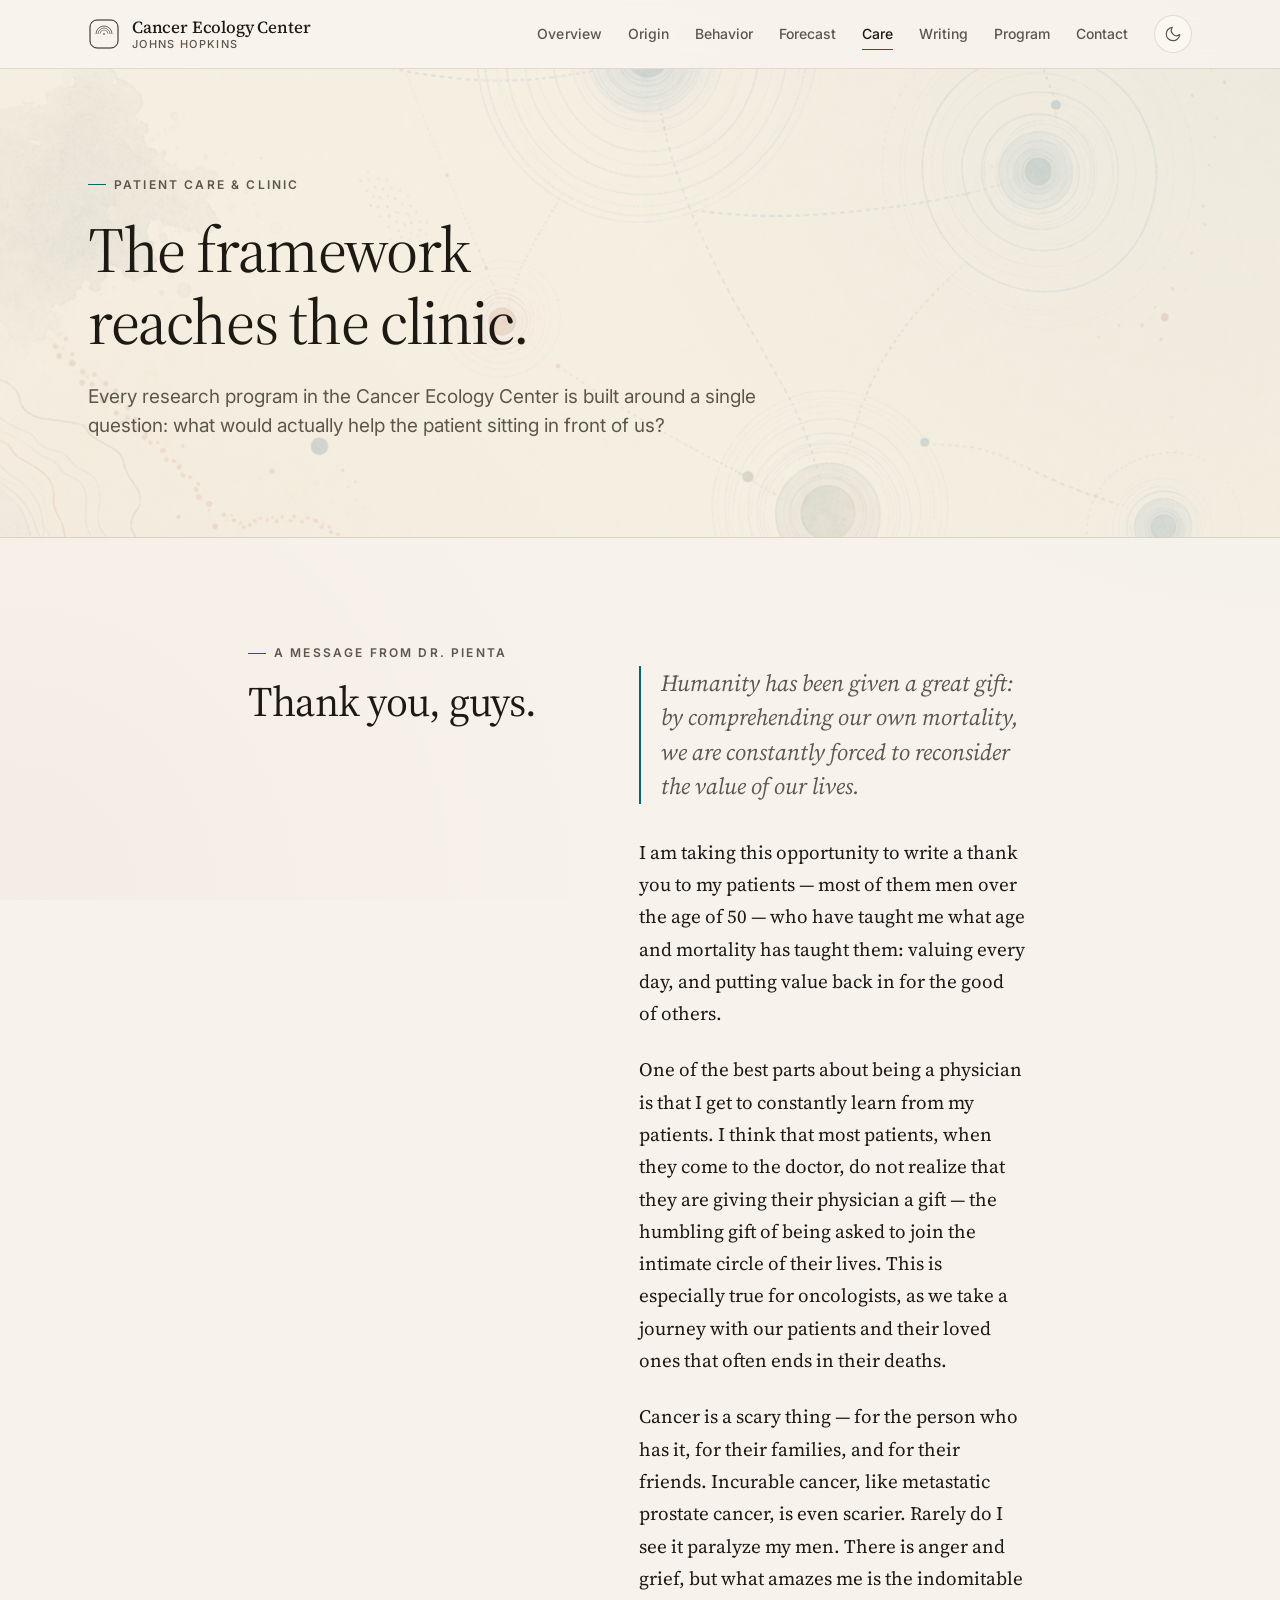
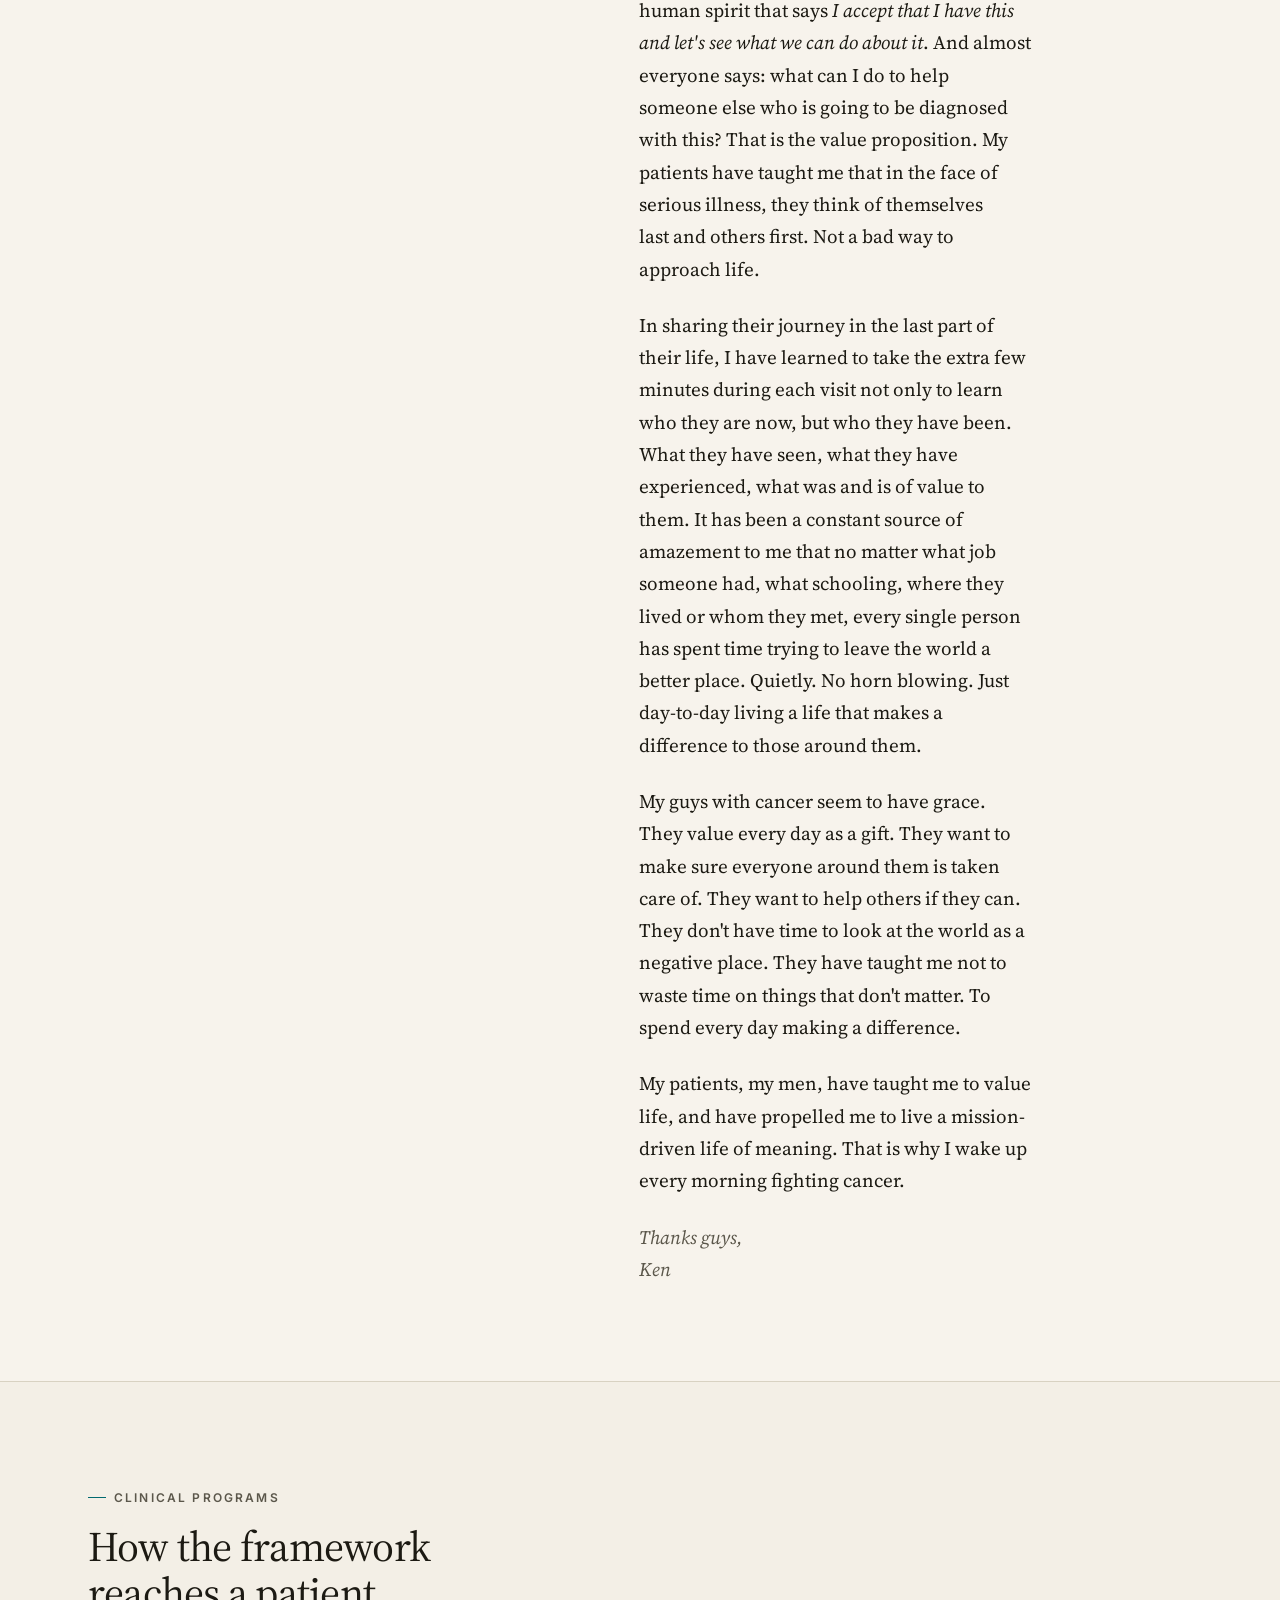
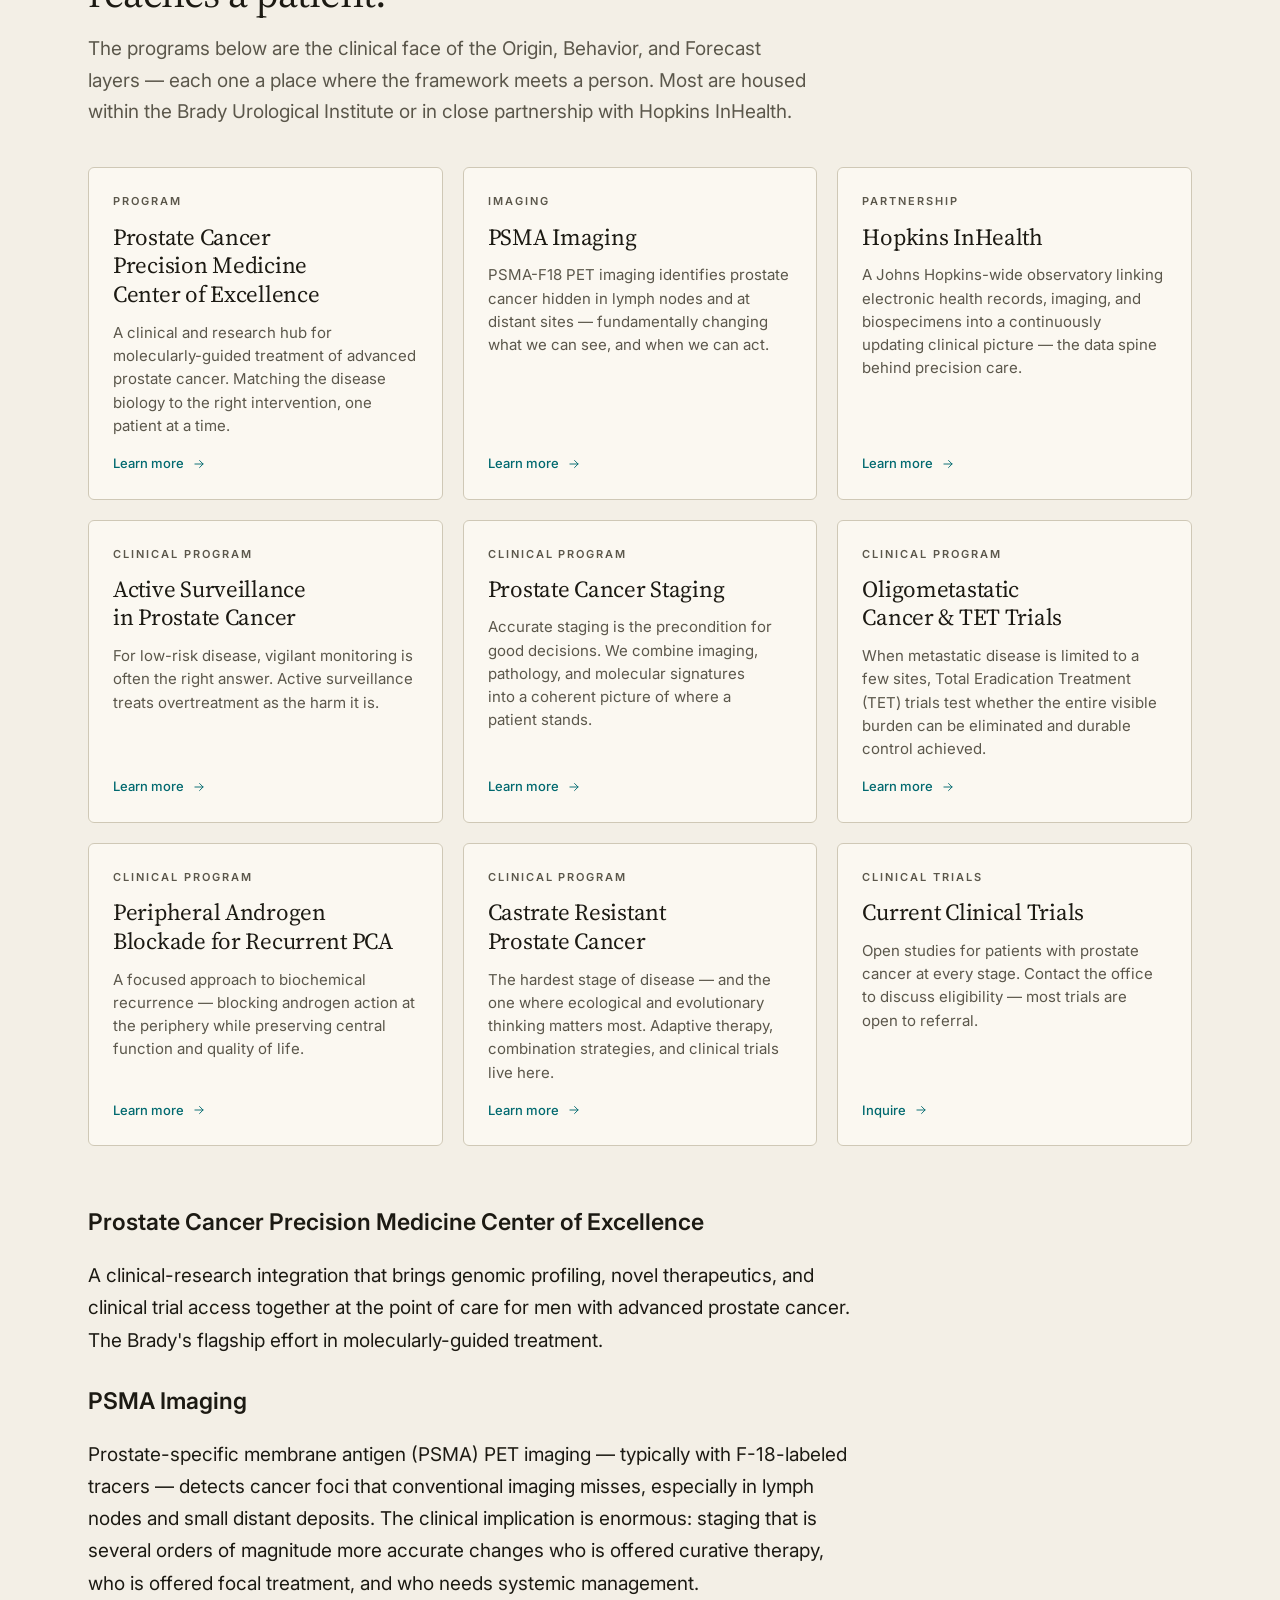
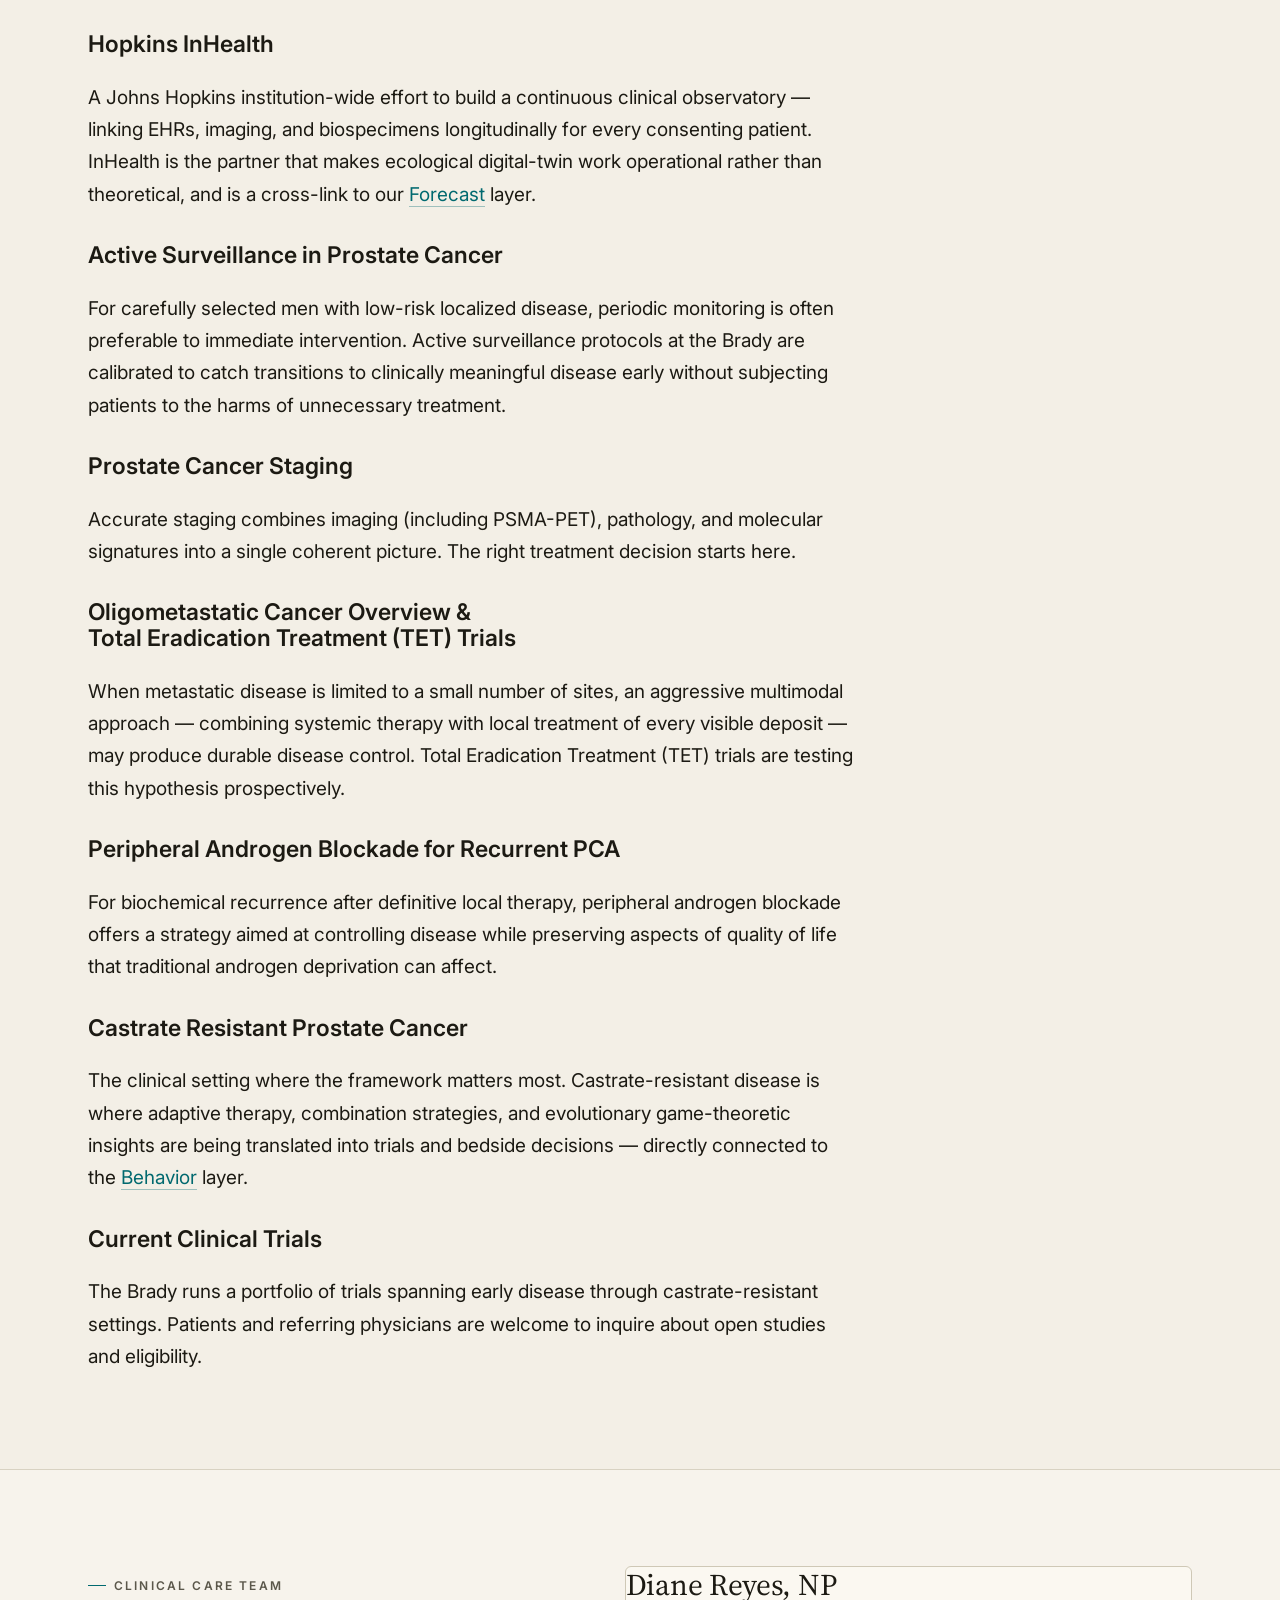
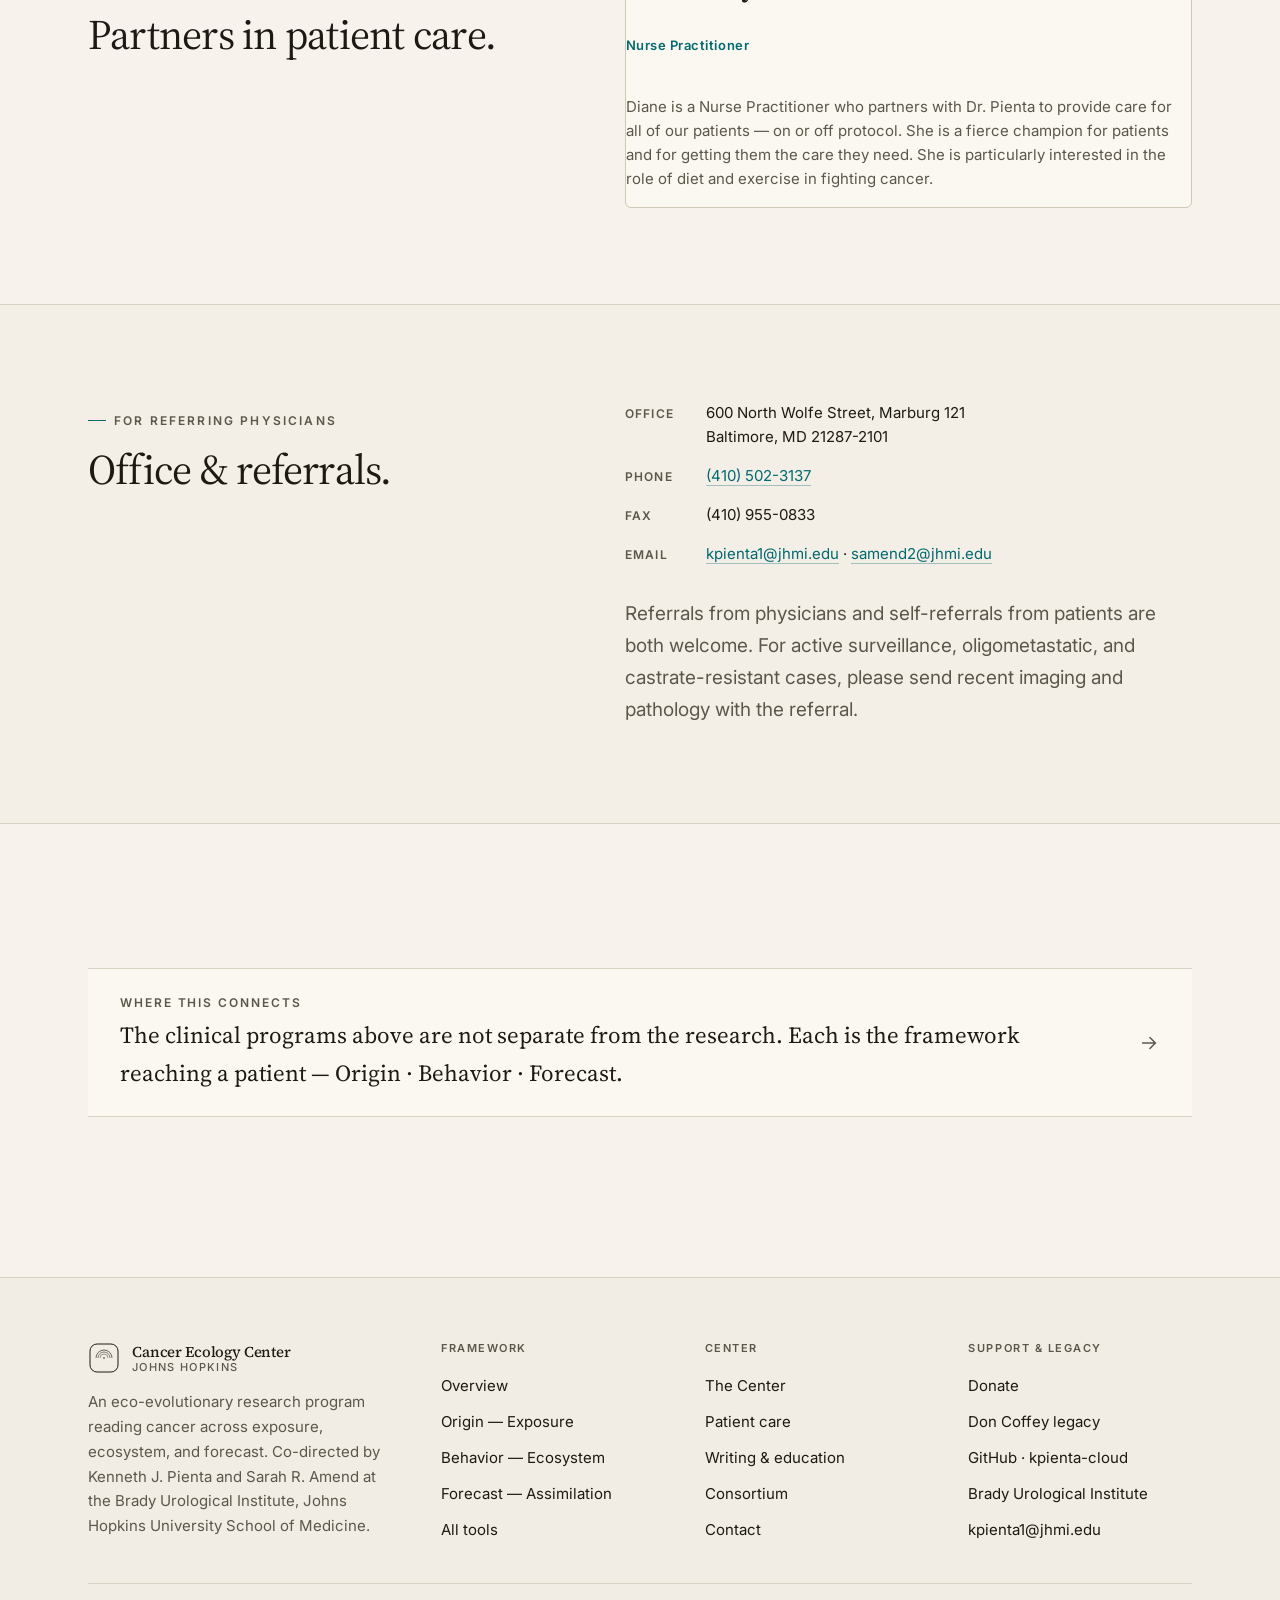
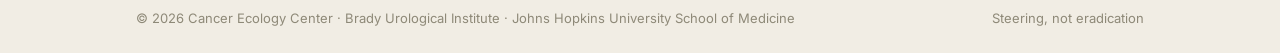
==== care.html @ 0bbca2c3 "Initial commit: Cancer Ecology Center v3.2 Eco-evolutionary framework portal for the Cancer Ecology " ====
<!doctype html>
<html lang="en">
<head>
  <meta charset="utf-8" />
  <meta name="viewport" content="width=device-width, initial-scale=1" />
  <title>Patient Care &amp; Clinic · Cancer Ecology Center</title>
  <meta name="description" content="The framework reaches the clinic. A message from Dr. Pienta, the Brady's clinical programs in prostate cancer, our care team, and how to refer a patient." />
  <link rel="icon" type="image/svg+xml" href="assets/images/favicon.svg" />
  <link rel="preconnect" href="https://fonts.googleapis.com" />
  <link rel="preconnect" href="https://fonts.gstatic.com" crossorigin />
  <link rel="stylesheet" href="https://fonts.googleapis.com/css2?family=Source+Serif+4:ital,opsz,wght@0,8..60,300..700;1,8..60,300..700&family=Inter:wght@400;500;600&family=JetBrains+Mono:wght@400;500&display=swap" />
  <link rel="stylesheet" href="assets/css/tokens.css" />
  <link rel="stylesheet" href="assets/css/base.css" />
  <link rel="stylesheet" href="assets/css/site.css" />
  
</head>
<body>
  <header class="site-header">
    <div class="site-header__inner">
      <a href="index.html" class="site-brand" aria-label="Cancer Ecology Center — home">
        <svg class="site-brand__mark" viewBox="0 0 64 64" fill="none" aria-hidden="true">
          <rect x="4" y="4" width="56" height="56" rx="14" stroke="currentColor" stroke-width="2" />
          <path d="M16 32 a16 16 0 0 1 32 0" stroke="currentColor" stroke-width="1.5" fill="none" opacity="0.85"/>
          <path d="M20 32 a12 12 0 0 1 24 0" stroke="currentColor" stroke-width="1.5" fill="none" opacity="0.7"/>
          <path d="M24 32 a8 8 0 0 1 16 0" stroke="currentColor" stroke-width="1.5" fill="none" opacity="0.55"/>
          <circle cx="32" cy="32" r="1.6" fill="currentColor" />
        </svg>
        <span><span class="site-brand__title">Cancer Ecology Center</span><span class="site-brand__sub">Johns Hopkins</span></span>
      </a>
      <nav class="site-nav" aria-label="Primary">
        <a href="overview.html">Overview</a>
        <a href="origin.html">Origin</a>
        <a href="behavior.html">Behavior</a>
        <a href="forecast.html">Forecast</a>
        <a href="care.html" aria-current="page">Care</a>
        <a href="writing.html">Writing</a>
        <a href="program.html">Program</a>
        <a href="contact.html">Contact</a>
        <button class="theme-toggle" data-theme-toggle type="button" aria-label="Toggle theme"></button>
      </nav>
      <button class="mobile-toggle" data-mobile-toggle type="button" aria-label="Open menu"><svg viewBox="0 0 24 24" fill="none" stroke="currentColor" stroke-width="1.8" stroke-linecap="round"><path d="M3 6h18M3 12h18M3 18h18"/></svg></button>
    </div>
  </header>

  <main>
    <section class="page-hero">
      <div class="page-hero__visual" aria-hidden="true">
        <img src="assets/images/hero_care.png" alt="" style="width:100%; height:100%; object-fit:cover; object-position:center right; opacity:0.45;" />
      </div>
      <div class="container">
        <p class="page-hero__eyebrow">Patient care &amp; clinic</p>
        <h1>The framework reaches the clinic.</h1>
        <p class="page-hero__sub">Every research program in the Cancer Ecology Center is built around a single question: what would actually help the patient sitting in front of us?</p>
      </div>
    </section>

    <!-- A message from Dr. Pienta -->
    <section>
      <div class="container container--default">
        <div class="two-col reveal">
          <div class="two-col__heading">
            <p class="section-eyebrow">A message from Dr. Pienta</p>
            <h2 class="section-title">Thank you, guys.</h2>
          </div>
          <div class="letter">
            <blockquote>Humanity has been given a great gift: by comprehending our own mortality, we are constantly forced to reconsider the value of our lives.</blockquote>
            <p>I am taking this opportunity to write a thank you to my patients — most of them men over the age of 50 — who have taught me what age and mortality has taught them: valuing every day, and putting value back in for the good of others.</p>
            <p>One of the best parts about being a physician is that I get to constantly learn from my patients. I think that most patients, when they come to the doctor, do not realize that they are giving their physician a gift — the humbling gift of being asked to join the intimate circle of their lives. This is especially true for oncologists, as we take a journey with our patients and their loved ones that often ends in their deaths.</p>
            <p>Cancer is a scary thing — for the person who has it, for their families, and for their friends. Incurable cancer, like metastatic prostate cancer, is even scarier. Rarely do I see it paralyze my men. There is anger and grief, but what amazes me is the indomitable human spirit that says <em>I accept that I have this and let's see what we can do about it</em>. And almost everyone says: what can I do to help someone else who is going to be diagnosed with this? That is the value proposition. My patients have taught me that in the face of serious illness, they think of themselves last and others first. Not a bad way to approach life.</p>
            <p>In sharing their journey in the last part of their life, I have learned to take the extra few minutes during each visit not only to learn who they are now, but who they have been. What they have seen, what they have experienced, what was and is of value to them. It has been a constant source of amazement to me that no matter what job someone had, what schooling, where they lived or whom they met, every single person has spent time trying to leave the world a better place. Quietly. No horn blowing. Just day-to-day living a life that makes a difference to those around them.</p>
            <p>My guys with cancer seem to have grace. They value every day as a gift. They want to make sure everyone around them is taken care of. They want to help others if they can. They don't have time to look at the world as a negative place. They have taught me not to waste time on things that don't matter. To spend every day making a difference.</p>
            <p>My patients, my men, have taught me to value life, and have propelled me to live a mission-driven life of meaning. That is why I wake up every morning fighting cancer.</p>
            <p class="letter__signoff">Thanks guys,<br />Ken</p>
          </div>
        </div>
      </div>
    </section>

    <!-- Clinical Programs -->
    <section style="background: color-mix(in oklab, var(--color-surface-offset) 50%, transparent); border-top: 1px solid var(--color-divider); border-bottom: 1px solid var(--color-divider);">
      <div class="container">
        <div class="framework__intro reveal" style="margin-bottom: var(--space-10);">
          <div>
            <p class="section-eyebrow">Clinical programs</p>
            <h2 class="section-title">How the framework reaches a patient.</h2>
          </div>
          <p class="section-lede">The programs below are the clinical face of the Origin, Behavior, and Forecast layers — each one a place where the framework meets a person. Most are housed within the Brady Urological Institute or in close partnership with Hopkins InHealth.</p>
        </div>

        <div class="feature-grid feature-grid--3 reveal">
          <a class="feature-card" href="#precision-medicine">
            <span class="feature-card__eyebrow">Program</span>
            <h3 class="feature-card__name">Prostate Cancer Precision Medicine Center of Excellence</h3>
            <p class="feature-card__desc">A clinical and research hub for molecularly-guided treatment of advanced prostate cancer. Matching the disease biology to the right intervention, one patient at a time.</p>
            <span class="feature-card__cta">Learn more
              <svg width="14" height="14" viewBox="0 0 24 24" fill="none" stroke="currentColor" stroke-width="1.6" stroke-linecap="round"><path d="M5 12h14M13 6l6 6-6 6"/></svg>
            </span>
          </a>
          <a class="feature-card" href="#psma-imaging">
            <span class="feature-card__eyebrow">Imaging</span>
            <h3 class="feature-card__name">PSMA Imaging</h3>
            <p class="feature-card__desc">PSMA-F18 PET imaging identifies prostate cancer hidden in lymph nodes and at distant sites — fundamentally changing what we can see, and when we can act.</p>
            <span class="feature-card__cta">Learn more
              <svg width="14" height="14" viewBox="0 0 24 24" fill="none" stroke="currentColor" stroke-width="1.6" stroke-linecap="round"><path d="M5 12h14M13 6l6 6-6 6"/></svg>
            </span>
          </a>
          <a class="feature-card" href="#inhealth">
            <span class="feature-card__eyebrow">Partnership</span>
            <h3 class="feature-card__name">Hopkins InHealth</h3>
            <p class="feature-card__desc">A Johns Hopkins-wide observatory linking electronic health records, imaging, and biospecimens into a continuously updating clinical picture — the data spine behind precision care.</p>
            <span class="feature-card__cta">Learn more
              <svg width="14" height="14" viewBox="0 0 24 24" fill="none" stroke="currentColor" stroke-width="1.6" stroke-linecap="round"><path d="M5 12h14M13 6l6 6-6 6"/></svg>
            </span>
          </a>
          <a class="feature-card" href="#active-surveillance">
            <span class="feature-card__eyebrow">Clinical program</span>
            <h3 class="feature-card__name">Active Surveillance in Prostate Cancer</h3>
            <p class="feature-card__desc">For low-risk disease, vigilant monitoring is often the right answer. Active surveillance treats overtreatment as the harm it is.</p>
            <span class="feature-card__cta">Learn more
              <svg width="14" height="14" viewBox="0 0 24 24" fill="none" stroke="currentColor" stroke-width="1.6" stroke-linecap="round"><path d="M5 12h14M13 6l6 6-6 6"/></svg>
            </span>
          </a>
          <a class="feature-card" href="#staging">
            <span class="feature-card__eyebrow">Clinical program</span>
            <h3 class="feature-card__name">Prostate Cancer Staging</h3>
            <p class="feature-card__desc">Accurate staging is the precondition for good decisions. We combine imaging, pathology, and molecular signatures into a coherent picture of where a patient stands.</p>
            <span class="feature-card__cta">Learn more
              <svg width="14" height="14" viewBox="0 0 24 24" fill="none" stroke="currentColor" stroke-width="1.6" stroke-linecap="round"><path d="M5 12h14M13 6l6 6-6 6"/></svg>
            </span>
          </a>
          <a class="feature-card" href="#oligometastatic">
            <span class="feature-card__eyebrow">Clinical program</span>
            <h3 class="feature-card__name">Oligometastatic Cancer &amp; TET Trials</h3>
            <p class="feature-card__desc">When metastatic disease is limited to a few sites, Total Eradication Treatment (TET) trials test whether the entire visible burden can be eliminated and durable control achieved.</p>
            <span class="feature-card__cta">Learn more
              <svg width="14" height="14" viewBox="0 0 24 24" fill="none" stroke="currentColor" stroke-width="1.6" stroke-linecap="round"><path d="M5 12h14M13 6l6 6-6 6"/></svg>
            </span>
          </a>
          <a class="feature-card" href="#peripheral-androgen">
            <span class="feature-card__eyebrow">Clinical program</span>
            <h3 class="feature-card__name">Peripheral Androgen Blockade for Recurrent PCA</h3>
            <p class="feature-card__desc">A focused approach to biochemical recurrence — blocking androgen action at the periphery while preserving central function and quality of life.</p>
            <span class="feature-card__cta">Learn more
              <svg width="14" height="14" viewBox="0 0 24 24" fill="none" stroke="currentColor" stroke-width="1.6" stroke-linecap="round"><path d="M5 12h14M13 6l6 6-6 6"/></svg>
            </span>
          </a>
          <a class="feature-card" href="#castrate-resistant">
            <span class="feature-card__eyebrow">Clinical program</span>
            <h3 class="feature-card__name">Castrate Resistant Prostate Cancer</h3>
            <p class="feature-card__desc">The hardest stage of disease — and the one where ecological and evolutionary thinking matters most. Adaptive therapy, combination strategies, and clinical trials live here.</p>
            <span class="feature-card__cta">Learn more
              <svg width="14" height="14" viewBox="0 0 24 24" fill="none" stroke="currentColor" stroke-width="1.6" stroke-linecap="round"><path d="M5 12h14M13 6l6 6-6 6"/></svg>
            </span>
          </a>
          <a class="feature-card" href="#trials">
            <span class="feature-card__eyebrow">Clinical trials</span>
            <h3 class="feature-card__name">Current Clinical Trials</h3>
            <p class="feature-card__desc">Open studies for patients with prostate cancer at every stage. Contact the office to discuss eligibility — most trials are open to referral.</p>
            <span class="feature-card__cta">Inquire
              <svg width="14" height="14" viewBox="0 0 24 24" fill="none" stroke="currentColor" stroke-width="1.6" stroke-linecap="round"><path d="M5 12h14M13 6l6 6-6 6"/></svg>
            </span>
          </a>
        </div>

        <!-- Anchored summaries -->
        <div class="prose reveal" style="margin-top: var(--space-16); max-width: 64ch;">
          <h3 id="precision-medicine">Prostate Cancer Precision Medicine Center of Excellence</h3>
          <p>A clinical-research integration that brings genomic profiling, novel therapeutics, and clinical trial access together at the point of care for men with advanced prostate cancer. The Brady's flagship effort in molecularly-guided treatment.</p>

          <h3 id="psma-imaging">PSMA Imaging</h3>
          <p>Prostate-specific membrane antigen (PSMA) PET imaging — typically with F-18-labeled tracers — detects cancer foci that conventional imaging misses, especially in lymph nodes and small distant deposits. The clinical implication is enormous: staging that is several orders of magnitude more accurate changes who is offered curative therapy, who is offered focal treatment, and who needs systemic management.</p>

          <h3 id="inhealth">Hopkins InHealth</h3>
          <p>A Johns Hopkins institution-wide effort to build a continuous clinical observatory — linking EHRs, imaging, and biospecimens longitudinally for every consenting patient. InHealth is the partner that makes ecological digital-twin work operational rather than theoretical, and is a cross-link to our <a href="forecast.html">Forecast</a> layer.</p>

          <h3 id="active-surveillance">Active Surveillance in Prostate Cancer</h3>
          <p>For carefully selected men with low-risk localized disease, periodic monitoring is often preferable to immediate intervention. Active surveillance protocols at the Brady are calibrated to catch transitions to clinically meaningful disease early without subjecting patients to the harms of unnecessary treatment.</p>

          <h3 id="staging">Prostate Cancer Staging</h3>
          <p>Accurate staging combines imaging (including PSMA-PET), pathology, and molecular signatures into a single coherent picture. The right treatment decision starts here.</p>

          <h3 id="oligometastatic">Oligometastatic Cancer Overview &amp; Total Eradication Treatment (TET) Trials</h3>
          <p>When metastatic disease is limited to a small number of sites, an aggressive multimodal approach — combining systemic therapy with local treatment of every visible deposit — may produce durable disease control. Total Eradication Treatment (TET) trials are testing this hypothesis prospectively.</p>

          <h3 id="peripheral-androgen">Peripheral Androgen Blockade for Recurrent PCA</h3>
          <p>For biochemical recurrence after definitive local therapy, peripheral androgen blockade offers a strategy aimed at controlling disease while preserving aspects of quality of life that traditional androgen deprivation can affect.</p>

          <h3 id="castrate-resistant">Castrate Resistant Prostate Cancer</h3>
          <p>The clinical setting where the framework matters most. Castrate-resistant disease is where adaptive therapy, combination strategies, and evolutionary game-theoretic insights are being translated into trials and bedside decisions — directly connected to the <a href="behavior.html">Behavior</a> layer.</p>

          <h3 id="trials">Current Clinical Trials</h3>
          <p>The Brady runs a portfolio of trials spanning early disease through castrate-resistant settings. Patients and referring physicians are welcome to inquire about open studies and eligibility.</p>
        </div>
      </div>
    </section>

    <!-- Clinical Care Team -->
    <section>
      <div class="container">
        <div class="two-col reveal">
          <div class="two-col__heading">
            <p class="section-eyebrow">Clinical care team</p>
            <h2 class="section-title">Partners in patient care.</h2>
          </div>
          <div class="people-grid" style="grid-template-columns: 1fr; max-width: 36rem;">
            <div class="person-card">
              <h3 class="person-card__name">Diane Reyes, NP</h3>
              <p class="person-card__role">Nurse Practitioner</p>
              <p class="person-card__bio">Diane is a Nurse Practitioner who partners with Dr. Pienta to provide care for all of our patients — on or off protocol. She is a fierce champion for patients and for getting them the care they need. She is particularly interested in the role of diet and exercise in fighting cancer.</p>
            </div>
          </div>
        </div>
      </div>
    </section>

    <!-- For Referring Physicians -->
    <section style="background: color-mix(in oklab, var(--color-surface-offset) 50%, transparent); border-top: 1px solid var(--color-divider); border-bottom: 1px solid var(--color-divider);">
      <div class="container">
        <div class="two-col reveal">
          <div class="two-col__heading">
            <p class="section-eyebrow">For referring physicians</p>
            <h2 class="section-title">Office &amp; referrals.</h2>
          </div>
          <div>
            <dl class="def-list">
              <dt>Office</dt>
              <dd>
                600 North Wolfe Street, Marburg 121<br />
                Baltimore, MD 21287-2101
              </dd>
              <dt>Phone</dt>
              <dd><a href="tel:+14105023137">(410) 502-3137</a></dd>
              <dt>Fax</dt>
              <dd>(410) 955-0833</dd>
              <dt>Email</dt>
              <dd><a href="mailto:kpienta1@jhmi.edu">kpienta1@jhmi.edu</a> · <a href="mailto:samend2@jhmi.edu">samend2@jhmi.edu</a></dd>
            </dl>
            <p class="prose" style="margin-top: var(--space-8); max-width: 56ch; color: var(--color-text-muted);">
              Referrals from physicians and self-referrals from patients are both welcome. For active surveillance, oligometastatic, and castrate-resistant cases, please send recent imaging and pathology with the referral.
            </p>
          </div>
        </div>
      </div>
    </section>

    <!-- Where this connects -->
    <section>
      <div class="container">
        <a class="cross-link" href="origin.html">
          <div>
            <p class="cross-link__label">Where this connects</p>
            <span class="cross-link__title">The clinical programs above are not separate from the research. Each is the framework reaching a patient — Origin · Behavior · Forecast.</span>
          </div>
          <svg viewBox="0 0 24 24" fill="none" stroke="currentColor" stroke-width="1.6" stroke-linecap="round"><path d="M5 12h14M13 6l6 6-6 6"/></svg>
        </a>
      </div>
    </section>

  </main>

  <footer class="site-footer">
    <div class="container">
      <div class="site-footer__inner">
        <div class="site-footer__brand">
          <a href="index.html" class="site-brand">
            <svg class="site-brand__mark" viewBox="0 0 64 64" fill="none" aria-hidden="true">
              <rect x="4" y="4" width="56" height="56" rx="14" stroke="currentColor" stroke-width="2" />
              <path d="M16 32 a16 16 0 0 1 32 0" stroke="currentColor" stroke-width="1.5" fill="none" opacity="0.85"/>
              <path d="M20 32 a12 12 0 0 1 24 0" stroke="currentColor" stroke-width="1.5" fill="none" opacity="0.7"/>
              <path d="M24 32 a8 8 0 0 1 16 0" stroke="currentColor" stroke-width="1.5" fill="none" opacity="0.55"/>
              <circle cx="32" cy="32" r="1.6" fill="currentColor" />
            </svg>
            <span><span class="site-brand__title">Cancer Ecology Center</span><span class="site-brand__sub">Johns Hopkins</span></span>
          </a>
          <p>An eco-evolutionary research program reading cancer across exposure, ecosystem, and forecast. Co-directed by Kenneth J. Pienta and Sarah R. Amend at the Brady Urological Institute, Johns Hopkins University School of Medicine.</p>
        </div>

        <div>
          <h4>Framework</h4>
          <ul>
            <li><a href="overview.html">Overview</a></li>
            <li><a href="origin.html">Origin — Exposure</a></li>
            <li><a href="behavior.html">Behavior — Ecosystem</a></li>
            <li><a href="forecast.html">Forecast — Assimilation</a></li>
            <li><a href="tools.html">All tools</a></li>
          </ul>
        </div>

        <div>
          <h4>Center</h4>
          <ul>
            <li><a href="program.html">The Center</a></li>
            <li><a href="care.html">Patient care</a></li>
            <li><a href="writing.html">Writing &amp; education</a></li>
            <li><a href="program.html#consortium">Consortium</a></li>
            <li><a href="contact.html">Contact</a></li>
          </ul>
        </div>

        <div>
          <h4>Support &amp; Legacy</h4>
          <ul>
            <li><a href="donate.html">Donate</a></li>
            <li><a href="legacy.html">Don Coffey legacy</a></li>
            <li><a href="https://github.com/kpienta-cloud" rel="external noopener">GitHub · kpienta-cloud</a></li>
            <li><a href="https://urology.jhu.edu/" rel="external noopener">Brady Urological Institute</a></li>
            <li><a href="mailto:kpienta1@jhmi.edu">kpienta1@jhmi.edu</a></li>
          </ul>
        </div>
      </div>

      <div class="site-footer__legal container">
        <span>© 2026 Cancer Ecology Center · Brady Urological Institute · Johns Hopkins University School of Medicine</span>
        <span>Steering, not eradication</span>
      </div>
    </div>
  </footer>

  
  <script src="assets/js/site.js"></script>
</body>
</html>
---- assets/css/tokens.css ----
/* Cancer Ecology Center — design tokens
   Editorial-scientific: warm cream + warm-teal accent.
   Three earth-tone hues for layer signaling (terra, sage, slate). */

:root,
[data-theme='light'] {
  /* Surfaces — warm cream paper */
  --color-bg: #f7f3ec;
  --color-surface: #fbf8f1;
  --color-surface-2: #fdfbf5;
  --color-surface-offset: #f0ebe1;
  --color-surface-offset-2: #ebe5d8;
  --color-surface-dynamic: #e3ddce;
  --color-divider: #d8d2c2;
  --color-border: #cfc8b6;

  /* Text — warm near-black */
  --color-text: #1c1a13;
  --color-text-muted: #5b574b;
  --color-text-faint: #8e8978;
  --color-text-inverse: #fbf8f1;

  /* Primary — warm teal (per brief, used sparingly) */
  --color-primary: #01696f;
  --color-primary-hover: #034b50;
  --color-primary-active: #02363a;
  --color-primary-highlight: #cfe0dc;

  /* Layer hues (muted earth tones) */
  --color-origin: #a04a26;        /* terra / rust */
  --color-origin-soft: #ead7c8;
  --color-behavior: #6c7a3e;      /* sage / olive */
  --color-behavior-soft: #dee0c2;
  --color-forecast: #46556a;      /* slate */
  --color-forecast-soft: #d3d8df;

  /* Radii */
  --radius-sm: 0.25rem;
  --radius-md: 0.375rem;
  --radius-lg: 0.625rem;
  --radius-xl: 1rem;
  --radius-full: 9999px;

  /* Transitions */
  --transition-interactive: 240ms cubic-bezier(0.16, 1, 0.3, 1);

  /* Shadows — restrained */
  --shadow-sm: 0 1px 2px oklch(0.2 0.01 80 / 0.05);
  --shadow-md: 0 6px 18px oklch(0.2 0.01 80 / 0.06);
  --shadow-lg: 0 18px 40px oklch(0.2 0.01 80 / 0.08);

  /* Widths */
  --content-narrow: 640px;
  --content-default: 880px;
  --content-mid: 1024px;
  --content-wide: 1200px;
  --content-full: 100%;

  /* Fonts */
  --font-display: 'Source Serif 4', 'Source Serif Pro', Georgia, 'Times New Roman', serif;
  --font-body: 'Inter', 'Helvetica Neue', Arial, sans-serif;
  --font-mono: 'JetBrains Mono', 'IBM Plex Mono', ui-monospace, monospace;

  /* Type scale (fluid) */
  --text-xs: clamp(0.75rem, 0.7rem + 0.2vw, 0.8125rem);
  --text-sm: clamp(0.875rem, 0.84rem + 0.2vw, 0.9375rem);
  --text-base: clamp(1rem, 0.97rem + 0.15vw, 1.0625rem);
  --text-md: clamp(1.0625rem, 1rem + 0.4vw, 1.1875rem);
  --text-lg: clamp(1.1875rem, 1.1rem + 0.6vw, 1.4375rem);
  --text-xl: clamp(1.5rem, 1.3rem + 0.8vw, 1.875rem);
  --text-2xl: clamp(1.875rem, 1.5rem + 1.4vw, 2.625rem);
  --text-3xl: clamp(2.5rem, 1.8rem + 2.8vw, 4rem);
  --text-hero: clamp(2.75rem, 1.6rem + 4.5vw, 5.25rem);

  /* Spacing */
  --space-1: 0.25rem;
  --space-2: 0.5rem;
  --space-3: 0.75rem;
  --space-4: 1rem;
  --space-5: 1.25rem;
  --space-6: 1.5rem;
  --space-8: 2rem;
  --space-10: 2.5rem;
  --space-12: 3rem;
  --space-16: 4rem;
  --space-20: 5rem;
  --space-24: 6rem;
  --space-32: 8rem;
}

/* DARK MODE — deep warm charcoal, NOT pure black */
[data-theme='dark'] {
  --color-bg: #161412;
  --color-surface: #1c1916;
  --color-surface-2: #211e1a;
  --color-surface-offset: #24201c;
  --color-surface-offset-2: #2a2620;
  --color-surface-dynamic: #322d26;
  --color-divider: #2e2a23;
  --color-border: #3b362e;
  --color-text: #ebe5d6;
  --color-text-muted: #9a9384;
  --color-text-faint: #6a6457;
  --color-text-inverse: #1c1916;

  --color-primary: #6db5bb;
  --color-primary-hover: #95d0d5;
  --color-primary-active: #b1dee2;
  --color-primary-highlight: #213a3c;

  --color-origin: #d28a64;
  --color-origin-soft: #3b2c22;
  --color-behavior: #b3bd76;
  --color-behavior-soft: #2f3324;
  --color-forecast: #a5b4cb;
  --color-forecast-soft: #262d39;

  --shadow-sm: 0 1px 2px rgba(0,0,0,0.4);
  --shadow-md: 0 6px 18px rgba(0,0,0,0.5);
  --shadow-lg: 0 18px 40px rgba(0,0,0,0.6);
}

@media (prefers-color-scheme: dark) {
  :root:not([data-theme='light']) {
    --color-bg: #161412;
    --color-surface: #1c1916;
    --color-surface-2: #211e1a;
    --color-surface-offset: #24201c;
    --color-surface-offset-2: #2a2620;
    --color-surface-dynamic: #322d26;
    --color-divider: #2e2a23;
    --color-border: #3b362e;
    --color-text: #ebe5d6;
    --color-text-muted: #9a9384;
    --color-text-faint: #6a6457;
    --color-text-inverse: #1c1916;
    --color-primary: #6db5bb;
    --color-primary-hover: #95d0d5;
    --color-primary-active: #b1dee2;
    --color-primary-highlight: #213a3c;
    --color-origin: #d28a64;
    --color-origin-soft: #3b2c22;
    --color-behavior: #b3bd76;
    --color-behavior-soft: #2f3324;
    --color-forecast: #a5b4cb;
    --color-forecast-soft: #262d39;
  }
}
---- assets/css/base.css ----
/* Base reset + global elements */
*, *::before, *::after { box-sizing: border-box; margin: 0; padding: 0; }

html {
  -moz-text-size-adjust: none;
  -webkit-text-size-adjust: none;
  text-size-adjust: none;
  -webkit-font-smoothing: antialiased;
  -moz-osx-font-smoothing: grayscale;
  text-rendering: optimizeLegibility;
  scroll-behavior: smooth;
  hanging-punctuation: first last;
  scroll-padding-top: 5rem;
}

body {
  min-height: 100dvh;
  line-height: 1.65;
  font-family: var(--font-body);
  font-size: var(--text-base);
  font-weight: 400;
  color: var(--color-text);
  background-color: var(--color-bg);
  background-image:
    radial-gradient(circle at 100% 0%, color-mix(in oklab, var(--color-primary) 4%, transparent), transparent 45%),
    radial-gradient(circle at 0% 100%, color-mix(in oklab, var(--color-origin) 4%, transparent), transparent 45%);
  background-attachment: fixed;
}

img, picture, video, canvas, svg { display: block; max-width: 100%; height: auto; }
ul[role='list'], ol[role='list'] { list-style: none; }
input, button, textarea, select { font: inherit; color: inherit; }

h1, h2, h3, h4, h5, h6 {
  font-family: var(--font-display);
  font-weight: 400;
  letter-spacing: -0.012em;
  line-height: 1.12;
  text-wrap: balance;
  color: var(--color-text);
}

h1 { font-size: var(--text-hero); letter-spacing: -0.022em; }
h2 { font-size: var(--text-2xl); letter-spacing: -0.018em; }
h3 { font-size: var(--text-xl); }
h4 { font-size: var(--text-lg); }
h5 { font-size: var(--text-md); font-weight: 500; }

p, li, figcaption { text-wrap: pretty; max-width: 70ch; }

a {
  color: var(--color-primary);
  text-decoration: none;
  border-bottom: 1px solid color-mix(in oklab, var(--color-primary) 35%, transparent);
  transition: color var(--transition-interactive), border-color var(--transition-interactive);
}
a:hover { color: var(--color-primary-hover); border-bottom-color: var(--color-primary-hover); }

::selection {
  background: color-mix(in oklab, var(--color-primary) 30%, transparent);
  color: var(--color-text);
}

:focus-visible {
  outline: 2px solid var(--color-primary);
  outline-offset: 3px;
  border-radius: var(--radius-sm);
}

@media (prefers-reduced-motion: reduce) {
  *, *::before, *::after {
    animation-duration: 0.01ms !important;
    animation-iteration-count: 1 !important;
    transition-duration: 0.01ms !important;
    scroll-behavior: auto !important;
  }
}

button { cursor: pointer; background: none; border: none; }
table { border-collapse: collapse; width: 100%; }

a, button, [role='button'], [role='link'] {
  transition:
    color var(--transition-interactive),
    background var(--transition-interactive),
    border-color var(--transition-interactive),
    box-shadow var(--transition-interactive),
    transform var(--transition-interactive);
}

.sr-only {
  position: absolute;
  width: 1px; height: 1px;
  padding: 0; margin: -1px;
  overflow: hidden; clip: rect(0,0,0,0);
  white-space: nowrap; border-width: 0;
}

::-webkit-scrollbar { width: 10px; height: 10px; }
::-webkit-scrollbar-track { background: var(--color-surface); }
::-webkit-scrollbar-thumb { background: var(--color-border); border-radius: var(--radius-full); }
::-webkit-scrollbar-thumb:hover { background: var(--color-text-faint); }
---- assets/css/site.css ----
/* === Site-wide layout & components === */

.container {
  width: 100%;
  max-width: var(--content-wide);
  margin-inline: auto;
  padding-inline: clamp(1.25rem, 4vw, 3rem);
}

.container--narrow { max-width: var(--content-narrow); }
.container--default { max-width: var(--content-default); }
.container--mid { max-width: var(--content-mid); }

section { padding-block: clamp(var(--space-12), 8vw, var(--space-24)); }
section.section--lg { padding-block: clamp(var(--space-16), 10vw, var(--space-32)); }
section.section--sm { padding-block: clamp(var(--space-10), 6vw, var(--space-16)); }

/* === Header === */
.site-header {
  position: sticky;
  top: 0;
  z-index: 50;
  background: color-mix(in oklab, var(--color-bg) 88%, transparent);
  backdrop-filter: saturate(150%) blur(14px);
  -webkit-backdrop-filter: saturate(150%) blur(14px);
  border-bottom: 1px solid color-mix(in oklab, var(--color-border) 60%, transparent);
}
.site-header__inner {
  display: flex;
  align-items: center;
  justify-content: space-between;
  gap: var(--space-6);
  height: 4.25rem;
  max-width: var(--content-wide);
  margin-inline: auto;
  padding-inline: clamp(1.25rem, 4vw, 3rem);
}
.site-brand {
  display: inline-flex;
  align-items: center;
  gap: var(--space-3);
  color: var(--color-text);
  border-bottom: 0;
  font-family: var(--font-display);
  font-size: 1.0625rem;
  letter-spacing: -0.01em;
  line-height: 1.1;
}
.site-brand:hover { color: var(--color-text); }
.site-brand__mark { width: 32px; height: 32px; color: var(--color-text); flex-shrink: 0; }
.site-brand__title { font-weight: 500; }
.site-brand__sub {
  display: block;
  font-family: var(--font-body);
  font-size: 0.6875rem;
  letter-spacing: 0.12em;
  text-transform: uppercase;
  color: var(--color-text-muted);
  margin-top: 1px;
  font-weight: 500;
}

.site-nav {
  display: flex;
  align-items: center;
  gap: clamp(0.875rem, 2vw, 1.75rem);
}
.site-nav a {
  font-size: 0.875rem;
  color: var(--color-text-muted);
  border-bottom: 0;
  font-weight: 500;
  letter-spacing: 0.005em;
  position: relative;
  padding-block: 2px;
}
.site-nav a:hover { color: var(--color-text); }
.site-nav a[aria-current='page'] {
  color: var(--color-text);
}
.site-nav a[aria-current='page']::after {
  content: '';
  position: absolute;
  left: 0; right: 0; bottom: -2px;
  height: 1px;
  background: var(--color-primary);
}

.theme-toggle {
  width: 38px; height: 38px;
  display: inline-grid; place-items: center;
  color: var(--color-text-muted);
  border-radius: var(--radius-full);
  border: 1px solid color-mix(in oklab, var(--color-border) 60%, transparent);
  background: var(--color-surface);
}
.theme-toggle:hover { color: var(--color-text); border-color: var(--color-border); }

/* Mobile nav */
.mobile-toggle {
  display: none;
  width: 38px; height: 38px;
  align-items: center; justify-content: center;
  color: var(--color-text);
}
.mobile-toggle svg { width: 22px; height: 22px; }

@media (max-width: 880px) {
  .site-nav { display: none; }
  .mobile-toggle { display: inline-flex; }
  .site-nav.is-open {
    display: flex;
    flex-direction: column;
    position: absolute;
    top: 100%; left: 0; right: 0;
    background: var(--color-surface);
    border-bottom: 1px solid var(--color-border);
    padding: var(--space-4) clamp(1.25rem, 4vw, 3rem);
    gap: var(--space-4);
    align-items: flex-start;
  }
  .site-nav.is-open a { font-size: 1rem; }
}

/* === Footer === */
.site-footer {
  margin-top: var(--space-16);
  border-top: 1px solid var(--color-divider);
  background: color-mix(in oklab, var(--color-surface-offset) 70%, transparent);
}
.site-footer__inner {
  display: grid;
  grid-template-columns: 1.4fr 1fr 1fr 1fr;
  gap: var(--space-10);
  padding-block: var(--space-16) var(--space-10);
}
.site-footer h4 {
  font-family: var(--font-body);
  font-size: 0.6875rem;
  font-weight: 600;
  letter-spacing: 0.14em;
  text-transform: uppercase;
  color: var(--color-text-muted);
  margin-bottom: var(--space-4);
}
.site-footer ul { list-style: none; display: grid; gap: var(--space-2); }
.site-footer a {
  font-size: 0.9375rem;
  color: var(--color-text);
  border-bottom: 0;
}
.site-footer a:hover { color: var(--color-primary); }
.site-footer__brand .site-brand { margin-bottom: var(--space-4); }
.site-footer__brand p {
  color: var(--color-text-muted);
  font-size: 0.9375rem;
  max-width: 36ch;
}
.site-footer__legal {
  display: flex;
  justify-content: space-between;
  align-items: center;
  flex-wrap: wrap;
  gap: var(--space-4);
  padding-block: var(--space-6);
  border-top: 1px solid var(--color-divider);
  font-size: 0.8125rem;
  color: var(--color-text-faint);
}
@media (max-width: 880px) {
  .site-footer__inner { grid-template-columns: 1fr 1fr; gap: var(--space-8); }
  .site-footer__brand { grid-column: 1 / -1; }
}
@media (max-width: 520px) {
  .site-footer__inner { grid-template-columns: 1fr; }
}

/* === Page hero (interior pages) === */
.page-hero {
  padding-block: clamp(var(--space-16), 12vw, var(--space-24));
  border-bottom: 1px solid var(--color-divider);
  position: relative;
  overflow: hidden;
}
.page-hero__eyebrow {
  display: inline-flex;
  align-items: center;
  gap: var(--space-2);
  font-family: var(--font-body);
  font-size: 0.75rem;
  font-weight: 600;
  letter-spacing: 0.18em;
  text-transform: uppercase;
  color: var(--color-text-muted);
  margin-bottom: var(--space-5);
}
.page-hero__eyebrow::before {
  content: '';
  width: 18px; height: 1px;
  background: var(--color-primary);
}
.page-hero h1 {
  font-size: var(--text-3xl);
  max-width: 22ch;
}
.page-hero__sub {
  margin-top: var(--space-6);
  font-size: var(--text-md);
  color: var(--color-text-muted);
  max-width: 60ch;
  line-height: 1.55;
}

/* Layer color signaling */
.layer-origin .page-hero__eyebrow::before { background: var(--color-origin); }
.layer-behavior .page-hero__eyebrow::before { background: var(--color-behavior); }
.layer-forecast .page-hero__eyebrow::before { background: var(--color-forecast); }
.layer-origin .page-hero__eyebrow { color: var(--color-origin); }
.layer-behavior .page-hero__eyebrow { color: var(--color-behavior); }
.layer-forecast .page-hero__eyebrow { color: var(--color-forecast); }

.page-hero__visual {
  position: absolute;
  inset: 0;
  pointer-events: none;
  z-index: -1;
  opacity: 0.5;
  mix-blend-mode: multiply;
}
[data-theme='dark'] .page-hero__visual { mix-blend-mode: screen; opacity: 0.4; }

/* === Prose blocks === */
.prose {
  font-size: var(--text-md);
  line-height: 1.7;
  color: var(--color-text);
  max-width: 70ch;
}
.prose > * + * { margin-top: var(--space-6); }
.prose h2 { margin-top: var(--space-12); font-size: var(--text-xl); }
.prose h2:first-child { margin-top: 0; }
.prose h3 { margin-top: var(--space-8); font-size: var(--text-lg); font-family: var(--font-body); font-weight: 600; letter-spacing: 0; }
.prose strong { font-weight: 600; }
.prose em { font-style: italic; }
.prose ul, .prose ol { padding-left: 1.5rem; }
.prose ul li, .prose ol li { margin-block: 0.25rem; }
.prose blockquote {
  border-left: 2px solid var(--color-primary);
  padding-left: var(--space-5);
  font-family: var(--font-display);
  font-size: var(--text-lg);
  color: var(--color-text);
  font-style: italic;
}

/* === Section headers === */
.section-eyebrow {
  font-family: var(--font-body);
  font-size: 0.75rem;
  font-weight: 600;
  letter-spacing: 0.18em;
  text-transform: uppercase;
  color: var(--color-text-muted);
  margin-bottom: var(--space-4);
  display: inline-flex;
  align-items: center;
  gap: var(--space-2);
}
.section-eyebrow::before {
  content: '';
  display: inline-block;
  width: 18px; height: 1px;
  background: var(--color-primary);
}
.section-title { font-size: var(--text-2xl); max-width: 22ch; margin-bottom: var(--space-4); }
.section-lede { color: var(--color-text-muted); font-size: var(--text-md); max-width: 60ch; }

/* === Buttons === */
.btn {
  display: inline-flex;
  align-items: center;
  gap: var(--space-2);
  padding: 0.6875rem 1.125rem;
  font-size: 0.875rem;
  font-weight: 500;
  letter-spacing: 0.005em;
  border-radius: var(--radius-md);
  border: 1px solid transparent;
  border-bottom: 1px solid transparent;
  background: var(--color-text);
  color: var(--color-text-inverse);
  text-decoration: none;
}
.btn:hover { background: var(--color-primary); color: var(--color-text-inverse); border-bottom-color: transparent; }
.btn--ghost {
  background: transparent;
  color: var(--color-text);
  border: 1px solid var(--color-border);
}
.btn--ghost:hover { background: var(--color-surface-offset); color: var(--color-text); border-color: var(--color-text-muted); }
.btn--primary { background: var(--color-primary); color: white; }
.btn--primary:hover { background: var(--color-primary-hover); color: white; }
[data-theme='dark'] .btn--primary { color: var(--color-bg); }
.btn svg { width: 14px; height: 14px; }

/* === Cards === */
.card {
  background: var(--color-surface);
  border: 1px solid var(--color-border);
  border-radius: var(--radius-lg);
  padding: var(--space-6);
  transition: border-color var(--transition-interactive), transform var(--transition-interactive), box-shadow var(--transition-interactive);
}
.card:hover { border-color: var(--color-text-muted); }

/* === Tags / status badges === */
.tag {
  display: inline-flex;
  align-items: center;
  gap: 0.375rem;
  font-size: 0.6875rem;
  font-weight: 600;
  letter-spacing: 0.1em;
  text-transform: uppercase;
  color: var(--color-text-muted);
  padding: 0.25rem 0.625rem;
  border: 1px solid var(--color-border);
  border-radius: var(--radius-full);
  background: var(--color-surface);
}
.tag--dev::before {
  content: '';
  width: 6px; height: 6px;
  background: var(--color-warning, var(--color-origin));
  border-radius: 50%;
  display: inline-block;
}
.tag--origin { color: var(--color-origin); border-color: color-mix(in oklab, var(--color-origin) 30%, var(--color-border)); }
.tag--behavior { color: var(--color-behavior); border-color: color-mix(in oklab, var(--color-behavior) 30%, var(--color-border)); }
.tag--forecast { color: var(--color-forecast); border-color: color-mix(in oklab, var(--color-forecast) 30%, var(--color-border)); }

/* === Scroll-reveal === */
.reveal { opacity: 0; transform: translateY(14px); transition: opacity 700ms cubic-bezier(.16,1,.3,1), transform 700ms cubic-bezier(.16,1,.3,1); }
.reveal.is-visible { opacity: 1; transform: none; }

/* === Two-column section pattern === */
.two-col {
  display: grid;
  grid-template-columns: minmax(0, 1fr) minmax(0, 1.2fr);
  gap: clamp(2rem, 5vw, 5rem);
  align-items: start;
}
.two-col__heading { position: sticky; top: 6rem; }
@media (max-width: 880px) {
  .two-col { grid-template-columns: 1fr; gap: var(--space-8); }
  .two-col__heading { position: static; }
}

/* === Cross-link === */
.cross-link {
  display: flex;
  align-items: center;
  justify-content: space-between;
  gap: var(--space-6);
  padding: var(--space-6) var(--space-8);
  border-top: 1px solid var(--color-divider);
  border-bottom: 1px solid var(--color-divider);
  margin-top: var(--space-12);
  background: var(--color-surface);
}
.cross-link__label {
  font-size: 0.75rem;
  font-weight: 600;
  letter-spacing: 0.16em;
  text-transform: uppercase;
  color: var(--color-text-muted);
}
.cross-link__title {
  font-family: var(--font-display);
  font-size: var(--text-lg);
  color: var(--color-text);
  margin-top: var(--space-1);
  border-bottom: 0;
  display: inline-block;
}
.cross-link__title:hover { color: var(--color-primary); }
.cross-link svg { width: 22px; height: 22px; flex-shrink: 0; color: var(--color-text-muted); }
@media (max-width: 640px) { .cross-link { flex-direction: column; align-items: flex-start; } }

/* === Open questions list === */
.questions-list {
  list-style: none;
  display: grid;
  gap: var(--space-4);
  counter-reset: q;
}
.questions-list li {
  counter-increment: q;
  display: grid;
  grid-template-columns: 2.5rem 1fr;
  gap: var(--space-4);
  padding-block: var(--space-4);
  border-top: 1px solid var(--color-divider);
  font-size: var(--text-md);
  max-width: none;
  color: var(--color-text);
  line-height: 1.55;
}
.questions-list li::before {
  content: counter(q, decimal-leading-zero);
  font-family: var(--font-mono, var(--font-body));
  font-size: 0.75rem;
  color: var(--color-text-muted);
  letter-spacing: 0.08em;
  padding-top: 4px;
}
.questions-list li:last-child { border-bottom: 1px solid var(--color-divider); }

/* === Publications list === */
.pub-list { list-style: none; display: grid; gap: 0; }
.pub-list li {
  padding-block: var(--space-5);
  border-top: 1px solid var(--color-divider);
  display: grid;
  grid-template-columns: 1fr auto;
  gap: var(--space-4);
  align-items: baseline;
  max-width: none;
}
.pub-list li:last-child { border-bottom: 1px solid var(--color-divider); }
.pub-list__title {
  font-family: var(--font-display);
  font-size: var(--text-md);
  color: var(--color-text);
  line-height: 1.4;
  border-bottom: 0;
}
.pub-list__title:hover { color: var(--color-primary); }
.pub-list__meta {
  font-size: 0.8125rem;
  color: var(--color-text-muted);
  margin-top: var(--space-1);
}
.pub-list__year { font-size: 0.75rem; font-weight: 600; letter-spacing: 0.1em; color: var(--color-text-muted); }

@media (max-width: 520px) {
  .pub-list li { grid-template-columns: 1fr; gap: var(--space-1); }
}

/* === Definition / formal block === */
.formal {
  background: var(--color-surface);
  border: 1px solid var(--color-border);
  border-left: 2px solid var(--color-primary);
  padding: var(--space-6) var(--space-8);
  border-radius: var(--radius-md);
  font-family: var(--font-body);
  font-size: 0.9375rem;
  max-width: none;
}
.formal__label {
  display: block;
  font-size: 0.6875rem;
  letter-spacing: 0.16em;
  text-transform: uppercase;
  color: var(--color-text-muted);
  font-weight: 600;
  margin-bottom: var(--space-2);
}
.formal__expr {
  font-family: var(--font-mono);
  font-size: 1rem;
  display: block;
  padding: var(--space-2) 0 var(--space-3);
  color: var(--color-text);
}

/* === Image utilities === */
.editorial-figure {
  margin-block: var(--space-8);
}
.editorial-figure img {
  border-radius: var(--radius-md);
  border: 1px solid var(--color-divider);
  width: 100%;
}
.editorial-figure figcaption {
  font-size: 0.8125rem;
  color: var(--color-text-muted);
  margin-top: var(--space-3);
  max-width: 60ch;
  font-style: italic;
}

/* === Funding / partner list === */
.partner-list {
  display: grid;
  gap: var(--space-4);
  grid-template-columns: repeat(auto-fit, minmax(260px, 1fr));
}
.partner-card {
  padding: var(--space-5) var(--space-6);
  border: 1px solid var(--color-border);
  border-radius: var(--radius-md);
  background: var(--color-surface);
}
.partner-card__role {
  font-size: 0.6875rem;
  font-weight: 600;
  letter-spacing: 0.14em;
  text-transform: uppercase;
  color: var(--color-text-muted);
}
.partner-card__name {
  font-family: var(--font-display);
  font-size: var(--text-md);
  color: var(--color-text);
  margin-top: var(--space-1);
}
.partner-card__detail {
  font-size: 0.875rem;
  color: var(--color-text-muted);
  margin-top: var(--space-2);
}

/* === Writing page list === */
.writing-list { display: grid; gap: 0; max-width: 880px; }
.writing-entry {
  display: grid;
  grid-template-columns: 4rem 1fr;
  gap: var(--space-6);
  padding-block: var(--space-8);
  border-top: 1px solid var(--color-divider);
}
.writing-entry:last-child { border-bottom: 1px solid var(--color-divider); }
.writing-entry__index {
  font-family: var(--font-mono);
  font-size: 0.75rem;
  letter-spacing: 0.1em;
  color: var(--color-text-muted);
  padding-top: 4px;
}
.writing-entry__meta {
  font-size: 0.75rem;
  color: var(--color-text-muted);
  letter-spacing: 0.04em;
  margin-bottom: var(--space-3);
  display: flex; flex-wrap: wrap; gap: var(--space-2);
}
.writing-entry__title {
  font-family: var(--font-display);
  font-size: var(--text-xl);
  line-height: 1.2;
  letter-spacing: -0.012em;
  color: var(--color-text);
  display: inline-block;
  border-bottom: 0;
}
.writing-entry__title:hover { color: var(--color-primary); }
.writing-entry__title--unlinked { color: var(--color-text-muted); }
.writing-entry__dek {
  font-family: var(--font-display);
  font-style: italic;
  font-size: var(--text-md);
  color: var(--color-text);
  margin-top: var(--space-3);
  line-height: 1.45;
}
.writing-entry__excerpt {
  font-size: var(--text-base);
  color: var(--color-text-muted);
  margin-top: var(--space-3);
  line-height: 1.6;
}
.writing-entry__link {
  display: inline-block;
  margin-top: var(--space-4);
  font-size: 0.875rem;
  color: var(--color-primary);
  letter-spacing: 0.02em;
  border-bottom: 0;
}
.writing-entry--upcoming .writing-entry__index { color: var(--color-text-faint); }
@media (max-width: 640px) {
  .writing-entry { grid-template-columns: 1fr; gap: var(--space-2); }
  .writing-entry__index { padding-top: 0; }
}

/* === Whitepaper card === */
.whitepaper-card {
  display: grid;
  grid-template-columns: 1fr auto;
  gap: var(--space-8);
  align-items: center;
  padding: var(--space-10);
  border: 1px solid var(--color-border);
  border-radius: var(--radius-lg);
  background: var(--color-surface);
  border-left: 3px solid var(--color-primary);
}
.whitepaper-card__eyebrow {
  font-size: 0.6875rem;
  font-weight: 600;
  letter-spacing: 0.18em;
  text-transform: uppercase;
  color: var(--color-primary);
  margin-bottom: var(--space-3);
}
.whitepaper-card__title {
  font-family: var(--font-display);
  font-size: var(--text-xl);
  line-height: 1.2;
  letter-spacing: -0.012em;
  max-width: 30ch;
}
.whitepaper-card__meta {
  font-size: 0.875rem;
  color: var(--color-text-muted);
  margin-top: var(--space-3);
  display: flex; flex-wrap: wrap; gap: var(--space-4);
}
.whitepaper-card__desc {
  font-size: 0.9375rem;
  color: var(--color-text-muted);
  margin-top: var(--space-4);
  line-height: 1.55;
  max-width: 60ch;
}
.whitepaper-card__actions { display: flex; flex-direction: column; gap: var(--space-3); }
@media (max-width: 720px) {
  .whitepaper-card { grid-template-columns: 1fr; padding: var(--space-6); }
  .whitepaper-card__actions { flex-direction: row; }
}

/* === Tool grid (tools page) === */
.tool-grid {
  display: grid;
  grid-template-columns: repeat(2, 1fr);
  gap: var(--space-8);
}
@media (max-width: 880px) { .tool-grid { grid-template-columns: 1fr; } }

.tool-card {
  display: flex;
  flex-direction: column;
  background: var(--color-surface);
  border: 1px solid var(--color-border);
  border-radius: var(--radius-lg);
  overflow: hidden;
  transition: border-color var(--transition-interactive), transform var(--transition-interactive), box-shadow var(--transition-interactive);
}
.tool-card:hover { border-color: var(--color-text-muted); transform: translateY(-2px); box-shadow: var(--shadow-md); }
.tool-card__visual {
  aspect-ratio: 4 / 3;
  background: var(--color-surface-offset);
  border-bottom: 1px solid var(--color-divider);
  overflow: hidden;
}
.tool-card__visual img { width: 100%; height: 100%; object-fit: cover; }
.tool-card__body { padding: var(--space-6); display: flex; flex-direction: column; flex: 1; }
.tool-card__tagrow { display: flex; flex-wrap: wrap; gap: var(--space-2); margin-bottom: var(--space-4); }
.tool-card__name {
  font-family: var(--font-display);
  font-size: var(--text-xl);
  letter-spacing: -0.012em;
  line-height: 1.15;
  margin-bottom: var(--space-3);
}
.tool-card__desc {
  font-size: 0.9375rem;
  color: var(--color-text);
  line-height: 1.6;
  margin-bottom: var(--space-5);
}
.tool-card__meta {
  font-size: 0.8125rem;
  color: var(--color-text-muted);
  margin-bottom: var(--space-5);
  display: grid;
  gap: var(--space-2);
}
.tool-card__meta span strong { font-weight: 600; color: var(--color-text); }
.tool-card__actions {
  margin-top: auto;
  display: flex;
  gap: var(--space-3);
  flex-wrap: wrap;
  padding-top: var(--space-4);
  border-top: 1px solid var(--color-divider);
}

/* === Person card === */
.person-card {
  display: grid;
  grid-template-columns: auto 1fr;
  gap: var(--space-6);
  padding: var(--space-8);
  border: 1px solid var(--color-border);
  background: var(--color-surface);
  border-radius: var(--radius-lg);
  align-items: start;
}
.person-card__monogram {
  width: 76px; height: 76px;
  border-radius: 50%;
  background: var(--color-surface-offset);
  border: 1px solid var(--color-border);
  display: grid; place-items: center;
  font-family: var(--font-display);
  font-size: 1.625rem;
  color: var(--color-primary);
  letter-spacing: -0.02em;
}
.person-card__name {
  font-family: var(--font-display);
  font-size: var(--text-lg);
  letter-spacing: -0.012em;
  line-height: 1.2;
  margin-bottom: var(--space-2);
}
.person-card__role {
  font-size: 0.875rem;
  color: var(--color-text-muted);
  letter-spacing: 0.01em;
  line-height: 1.55;
}
@media (max-width: 520px) {
  .person-card { grid-template-columns: 1fr; }
}

/* === Placeholder card (people in progress) === */
.placeholder-card {
  padding: var(--space-8);
  border: 1px dashed var(--color-border);
  border-radius: var(--radius-lg);
  background: color-mix(in oklab, var(--color-surface) 50%, transparent);
}
.placeholder-card__title {
  font-family: var(--font-display);
  font-size: var(--text-md);
  color: var(--color-text);
  margin-bottom: var(--space-2);
}
.placeholder-card__detail {
  font-size: 0.9375rem;
  color: var(--color-text-muted);
  max-width: 56ch;
  line-height: 1.55;
}

/* === Contact list === */
.contact-list { display: grid; gap: var(--space-5); list-style: none; padding: 0; }
.contact-list li {
  display: grid;
  grid-template-columns: 8rem 1fr;
  gap: var(--space-4);
  padding-block: var(--space-4);
  border-top: 1px solid var(--color-divider);
  align-items: baseline;
  max-width: none;
}
.contact-list li:last-child { border-bottom: 1px solid var(--color-divider); }
.contact-list dt {
  font-size: 0.6875rem;
  font-weight: 600;
  letter-spacing: 0.14em;
  text-transform: uppercase;
  color: var(--color-text-muted);
}
.contact-list dd { font-size: var(--text-md); }
@media (max-width: 520px) {
  .contact-list li { grid-template-columns: 1fr; gap: var(--space-1); }
}

/* === v3 additions === */

/* Co-director / people cards */
.people-grid {
  display: grid;
  grid-template-columns: repeat(2, 1fr);
  gap: var(--space-8);
}
@media (max-width: 880px) { .people-grid { grid-template-columns: 1fr; } }

.person-card {
  display: flex;
  flex-direction: column;
  padding: var(--space-7);
  border: 1px solid var(--color-border);
  border-radius: var(--radius-md);
  background: var(--color-surface);
}
.person-card__name {
  font-family: var(--font-display);
  font-size: var(--text-xl);
  letter-spacing: -0.01em;
  margin-bottom: var(--space-2);
}
.person-card__role {
  font-size: 0.8125rem;
  font-weight: 600;
  letter-spacing: 0.04em;
  color: var(--color-primary);
  margin-bottom: var(--space-4);
}
.person-card__bio {
  font-size: 0.9375rem;
  line-height: 1.6;
  color: var(--color-text-muted);
  margin-bottom: var(--space-4);
}
.person-card__meta {
  margin-top: auto;
  display: flex;
  flex-wrap: wrap;
  gap: var(--space-4);
  font-size: 0.8125rem;
  padding-top: var(--space-4);
  border-top: 1px solid var(--color-divider);
}
.person-card__meta a { color: var(--color-text-muted); }
.person-card__meta a:hover { color: var(--color-primary); }

/* Simple roster lines (admin team, lab team) */
.roster {
  list-style: none;
  display: grid;
  gap: 0;
  margin: 0;
  padding: 0;
}
.roster li {
  display: grid;
  grid-template-columns: minmax(0, 1fr) auto;
  gap: var(--space-4);
  padding: var(--space-5) 0;
  border-top: 1px solid var(--color-divider);
  align-items: baseline;
}
.roster li:last-child { border-bottom: 1px solid var(--color-divider); }
.roster__name {
  font-family: var(--font-display);
  font-size: var(--text-lg);
  letter-spacing: -0.01em;
}
.roster__role {
  font-size: 0.75rem;
  font-weight: 600;
  letter-spacing: 0.1em;
  text-transform: uppercase;
  color: var(--color-text-muted);
}
.roster__detail {
  grid-column: 1 / -1;
  font-size: 0.9375rem;
  color: var(--color-text-muted);
  line-height: 1.55;
  margin-top: var(--space-2);
}

/* Inline name list (alumni etc.) */
.name-flow {
  font-size: 0.9375rem;
  line-height: 1.85;
  color: var(--color-text-muted);
  max-width: 64ch;
}
.name-flow span { white-space: nowrap; }
.name-flow span:not(:last-child)::after {
  content: ' · ';
  color: var(--color-text-faint);
}

/* Generic feature/program card grid */
.feature-grid {
  display: grid;
  grid-template-columns: repeat(2, 1fr);
  gap: var(--space-5);
}
@media (max-width: 880px) { .feature-grid { grid-template-columns: 1fr; } }
@media (min-width: 1100px) {
  .feature-grid--3 { grid-template-columns: repeat(3, 1fr); }
}

.feature-card {
  padding: var(--space-6);
  border: 1px solid var(--color-border);
  border-radius: var(--radius-md);
  background: var(--color-surface);
  display: flex;
  flex-direction: column;
  text-decoration: none;
  color: var(--color-text);
  transition: border-color var(--transition-interactive), transform var(--transition-interactive);
}
.feature-card:hover { border-color: var(--color-text-muted); transform: translateY(-2px); }
.feature-card__eyebrow {
  font-size: 0.6875rem;
  letter-spacing: 0.18em;
  text-transform: uppercase;
  font-weight: 600;
  color: var(--color-text-muted);
  margin-bottom: var(--space-3);
}
.feature-card__name {
  font-family: var(--font-display);
  font-size: var(--text-lg);
  letter-spacing: -0.012em;
  line-height: 1.25;
  margin-bottom: var(--space-3);
}
.feature-card__desc {
  font-size: 0.9375rem;
  color: var(--color-text-muted);
  line-height: 1.55;
  margin-bottom: var(--space-4);
}
.feature-card__cta {
  margin-top: auto;
  font-size: 0.8125rem;
  font-weight: 500;
  color: var(--color-primary);
  display: inline-flex;
  align-items: center;
  gap: var(--space-2);
}

/* Letter — long-form editorial block (Pienta letter) */
.letter {
  max-width: 64ch;
  font-family: var(--font-display);
  font-size: var(--text-md);
  line-height: 1.7;
  color: var(--color-text);
}
.letter p + p { margin-top: var(--space-6); }
.letter blockquote {
  font-style: italic;
  color: var(--color-text-muted);
  border-left: 2px solid var(--color-primary);
  padding-left: var(--space-5);
  margin: var(--space-8) 0;
  font-size: var(--text-lg);
  line-height: 1.5;
}
.letter__signoff {
  font-family: var(--font-display);
  font-style: italic;
  margin-top: var(--space-8);
  color: var(--color-text-muted);
}

/* Numbered principle list (Coffey Final Exam) */
.principle-list {
  list-style: none;
  counter-reset: principle;
  padding: 0;
  margin: 0;
  display: grid;
  gap: var(--space-6);
}
.principle-list li {
  counter-increment: principle;
  display: grid;
  grid-template-columns: auto 1fr;
  gap: var(--space-5);
  align-items: start;
  padding: var(--space-5) 0;
  border-top: 1px solid var(--color-divider);
}
.principle-list li::before {
  content: counter(principle, decimal-leading-zero);
  font-family: var(--font-mono);
  font-size: 0.75rem;
  font-weight: 600;
  letter-spacing: 0.08em;
  color: var(--color-primary);
  padding-top: 0.3em;
}
.principle-list__title {
  font-family: var(--font-display);
  font-size: var(--text-lg);
  letter-spacing: -0.01em;
  line-height: 1.3;
}
.principle-list__detail {
  font-size: 0.9375rem;
  color: var(--color-text-muted);
  line-height: 1.6;
  margin-top: var(--space-2);
}

/* Quiet pull quote (for /care, /legacy) */
.pull-quote {
  font-family: var(--font-display);
  font-style: italic;
  font-size: var(--text-2xl);
  line-height: 1.3;
  color: var(--color-text);
  max-width: 28ch;
  letter-spacing: -0.015em;
  border-left: 2px solid var(--color-primary);
  padding-left: var(--space-6);
}
.pull-quote__attribution {
  display: block;
  font-family: var(--font-body);
  font-style: normal;
  font-size: 0.8125rem;
  font-weight: 500;
  letter-spacing: 0.04em;
  color: var(--color-text-muted);
  margin-top: var(--space-3);
}

/* Resource/link list */
.link-list {
  list-style: none;
  padding: 0;
  margin: 0;
  display: grid;
  gap: 0;
}
.link-list li {
  display: grid;
  grid-template-columns: 1fr auto;
  gap: var(--space-4);
  align-items: baseline;
  padding: var(--space-5) 0;
  border-top: 1px solid var(--color-divider);
}
.link-list li:last-child { border-bottom: 1px solid var(--color-divider); }
.link-list a {
  font-family: var(--font-display);
  font-size: var(--text-lg);
  letter-spacing: -0.01em;
  border-bottom: 0;
}
.link-list a:hover { color: var(--color-primary); }
.link-list__meta {
  font-size: 0.75rem;
  letter-spacing: 0.08em;
  text-transform: uppercase;
  color: var(--color-text-muted);
  font-weight: 500;
}

/* Video embed wrapper */
.video-embed {
  position: relative;
  width: 100%;
  aspect-ratio: 16 / 9;
  border: 1px solid var(--color-border);
  border-radius: var(--radius-md);
  overflow: hidden;
  background: var(--color-surface);
}
.video-embed iframe { position: absolute; inset: 0; width: 100%; height: 100%; border: 0; }

/* Inline definition list / contact rows */
.def-list {
  display: grid;
  grid-template-columns: max-content 1fr;
  gap: var(--space-4) var(--space-8);
  font-size: 0.9375rem;
}
@media (max-width: 600px) { .def-list { grid-template-columns: 1fr; gap: var(--space-2); } }
.def-list dt {
  font-size: 0.75rem;
  letter-spacing: 0.1em;
  text-transform: uppercase;
  font-weight: 600;
  color: var(--color-text-muted);
  padding-top: 0.25em;
}
.def-list dd {
  color: var(--color-text);
  line-height: 1.55;
  margin: 0;
}
.def-list dd a { color: var(--color-primary); }

/* Pledge list bullets */
.pledge-list {
  list-style: none;
  padding: 0;
  margin: 0;
  display: grid;
  gap: var(--space-3);
}
.pledge-list li {
  display: grid;
  grid-template-columns: auto 1fr;
  gap: var(--space-3);
  font-size: 0.9375rem;
  line-height: 1.6;
  color: var(--color-text);
}
.pledge-list li::before {
  content: '';
  width: 6px;
  height: 6px;
  border-radius: 50%;
  background: var(--color-primary);
  margin-top: 0.55em;
}

/* Soft notice / call-out */
.notice {
  padding: var(--space-6);
  border: 1px solid var(--color-border);
  border-left: 3px solid var(--color-primary);
  border-radius: var(--radius-sm);
  background: color-mix(in oklab, var(--color-surface-offset) 40%, transparent);
  font-size: 0.9375rem;
  line-height: 1.6;
  color: var(--color-text);
}
.notice strong { color: var(--color-text); }

/* Live tag (deployed tools) */
.tag--live {
  color: #2f7a5b;
  border-color: color-mix(in oklab, #2f7a5b 30%, var(--color-border));
}
.tag--live::before {
  content: '';
  width: 6px; height: 6px;
  background: #2f7a5b;
  border-radius: 50%;
  display: inline-block;
  margin-right: 0.375rem;
  box-shadow: 0 0 0 3px color-mix(in oklab, #2f7a5b 18%, transparent);
}
[data-theme='dark'] .tag--live { color: #6fc59a; border-color: color-mix(in oklab, #6fc59a 35%, var(--color-border)); }
[data-theme='dark'] .tag--live::before { background: #6fc59a; box-shadow: 0 0 0 3px color-mix(in oklab, #6fc59a 25%, transparent); }
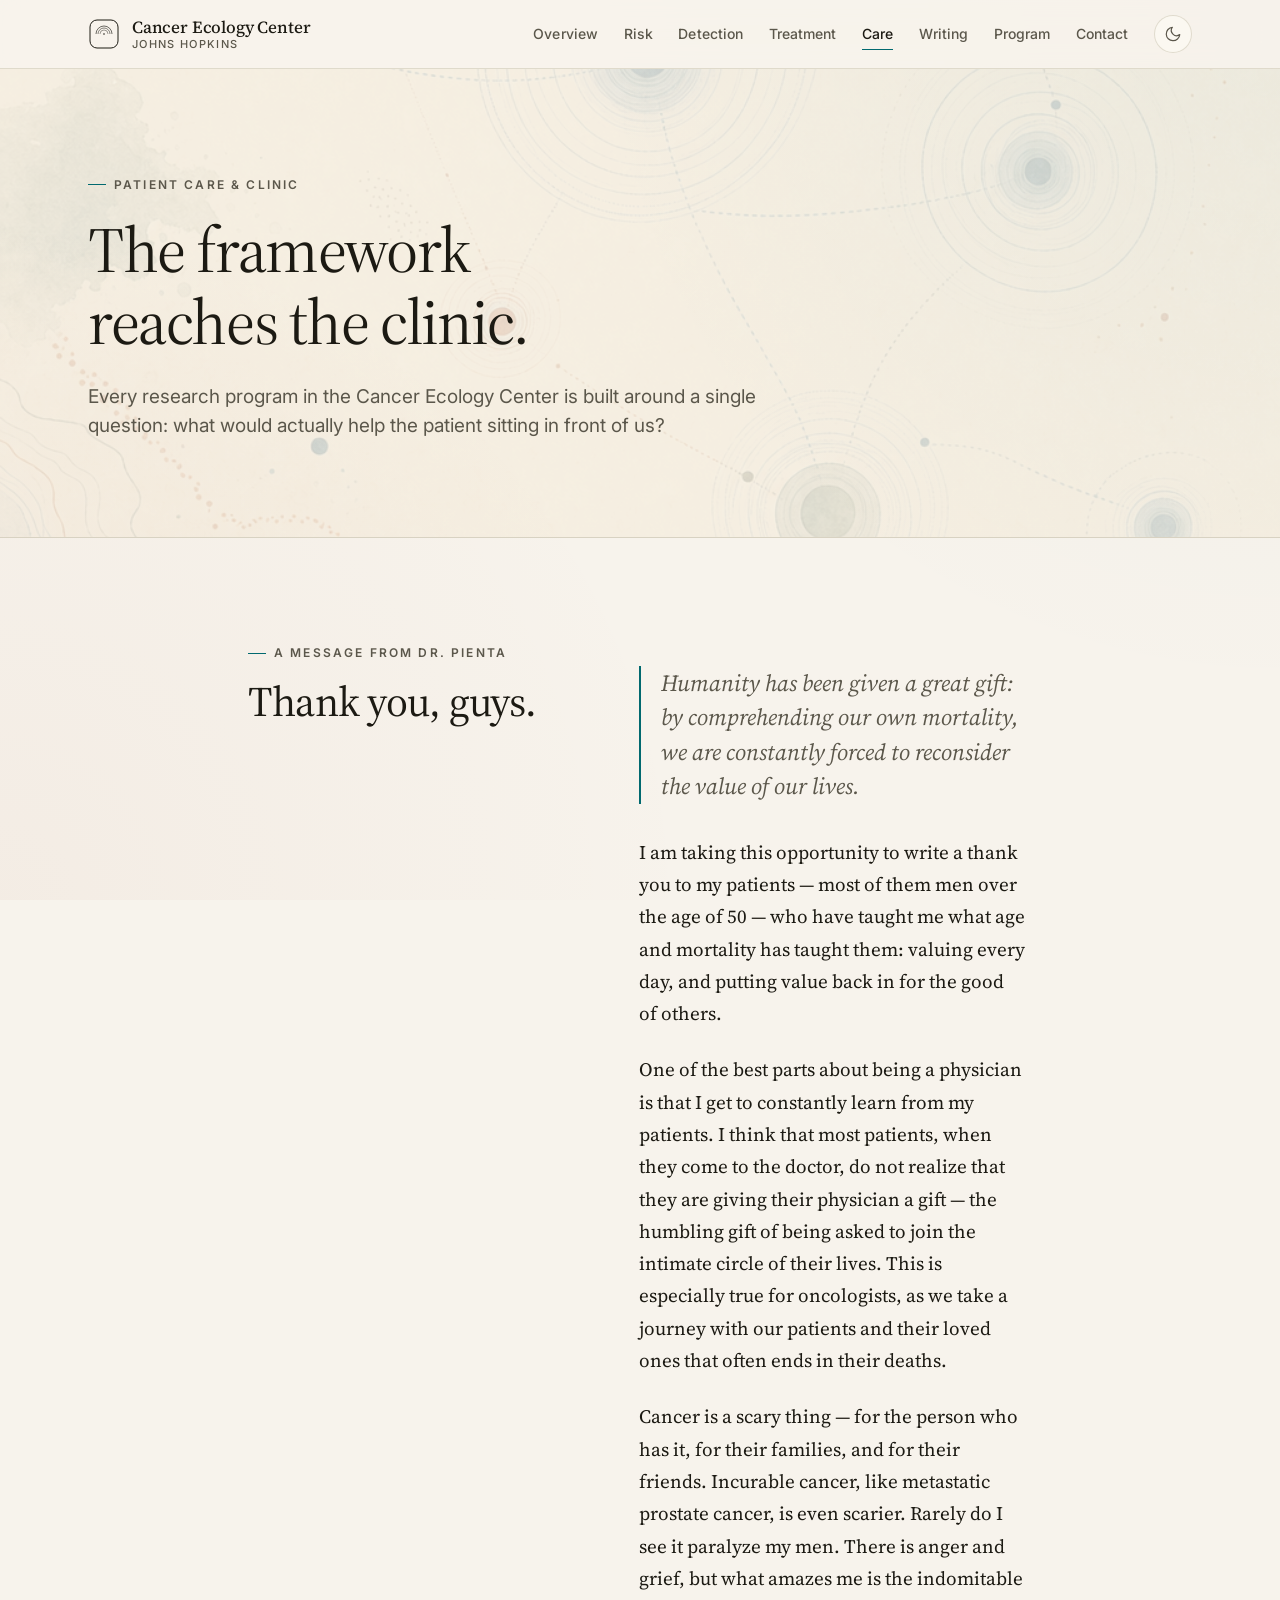
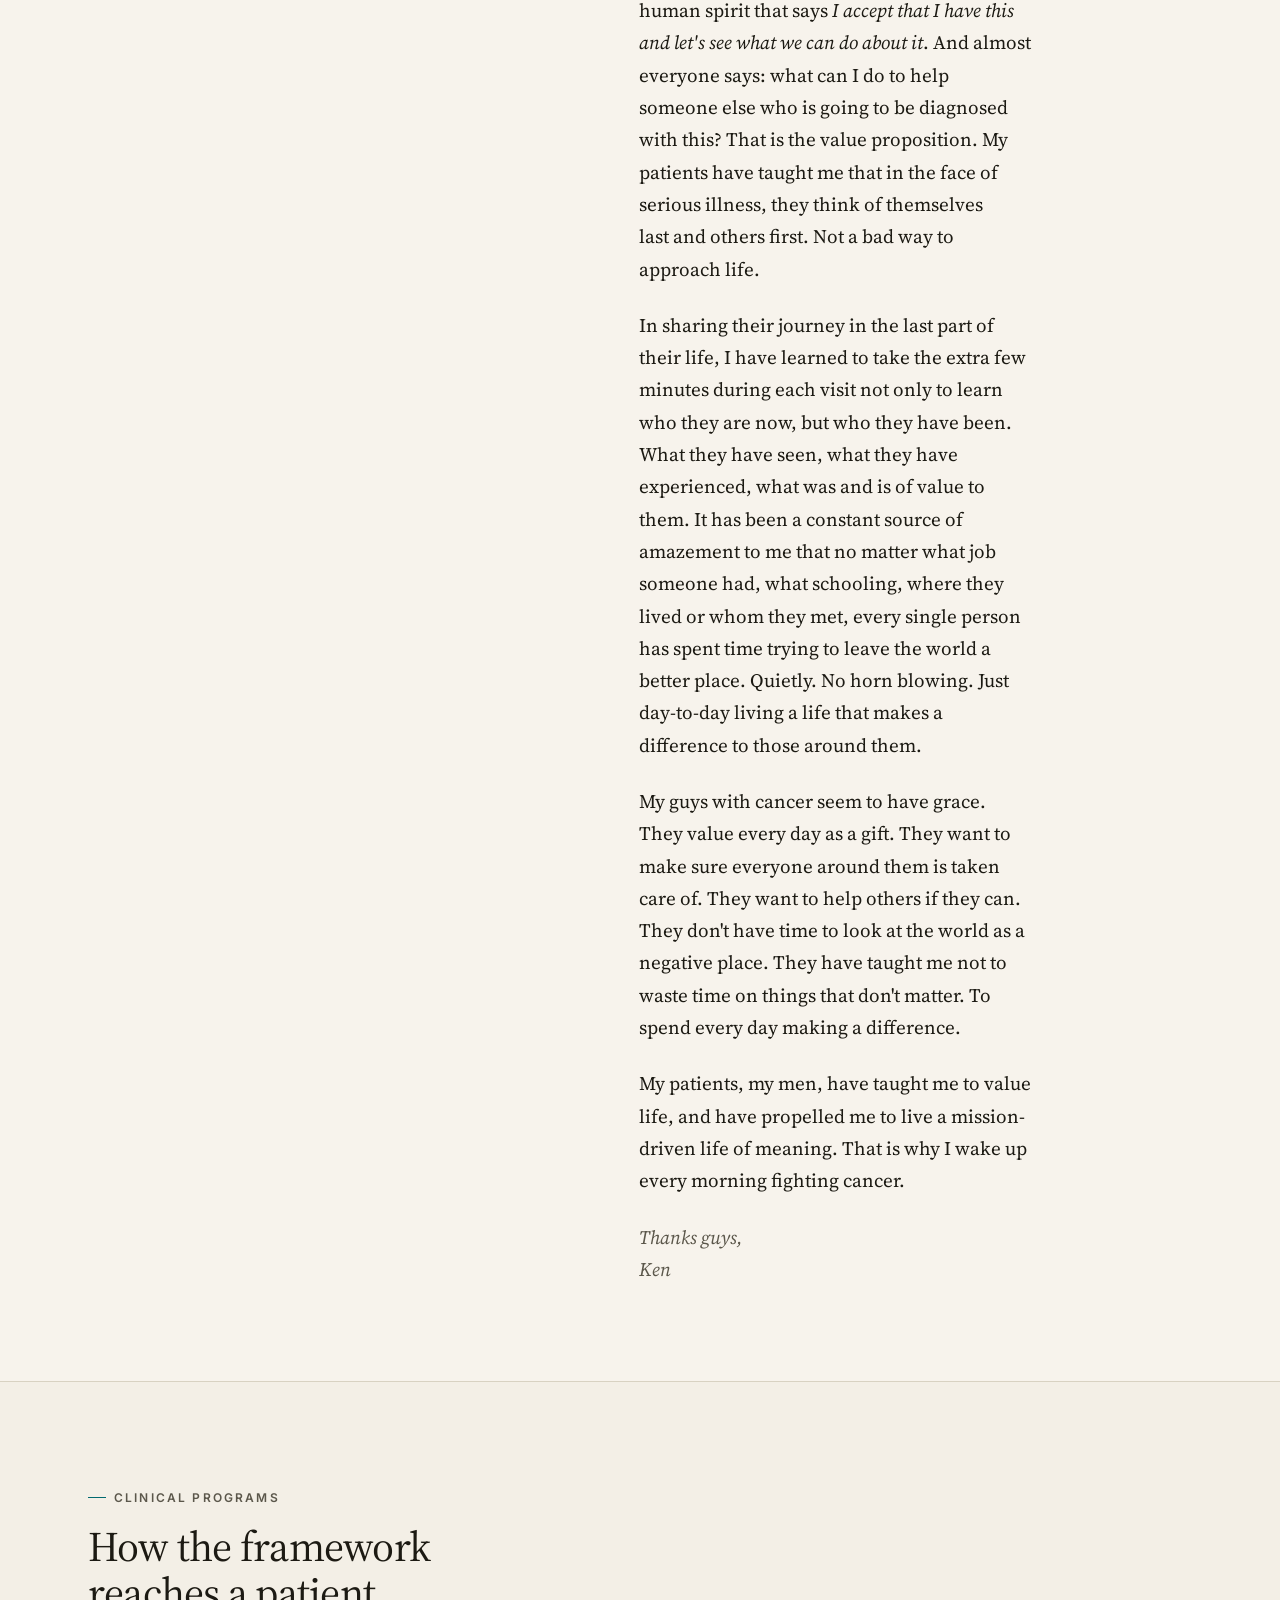
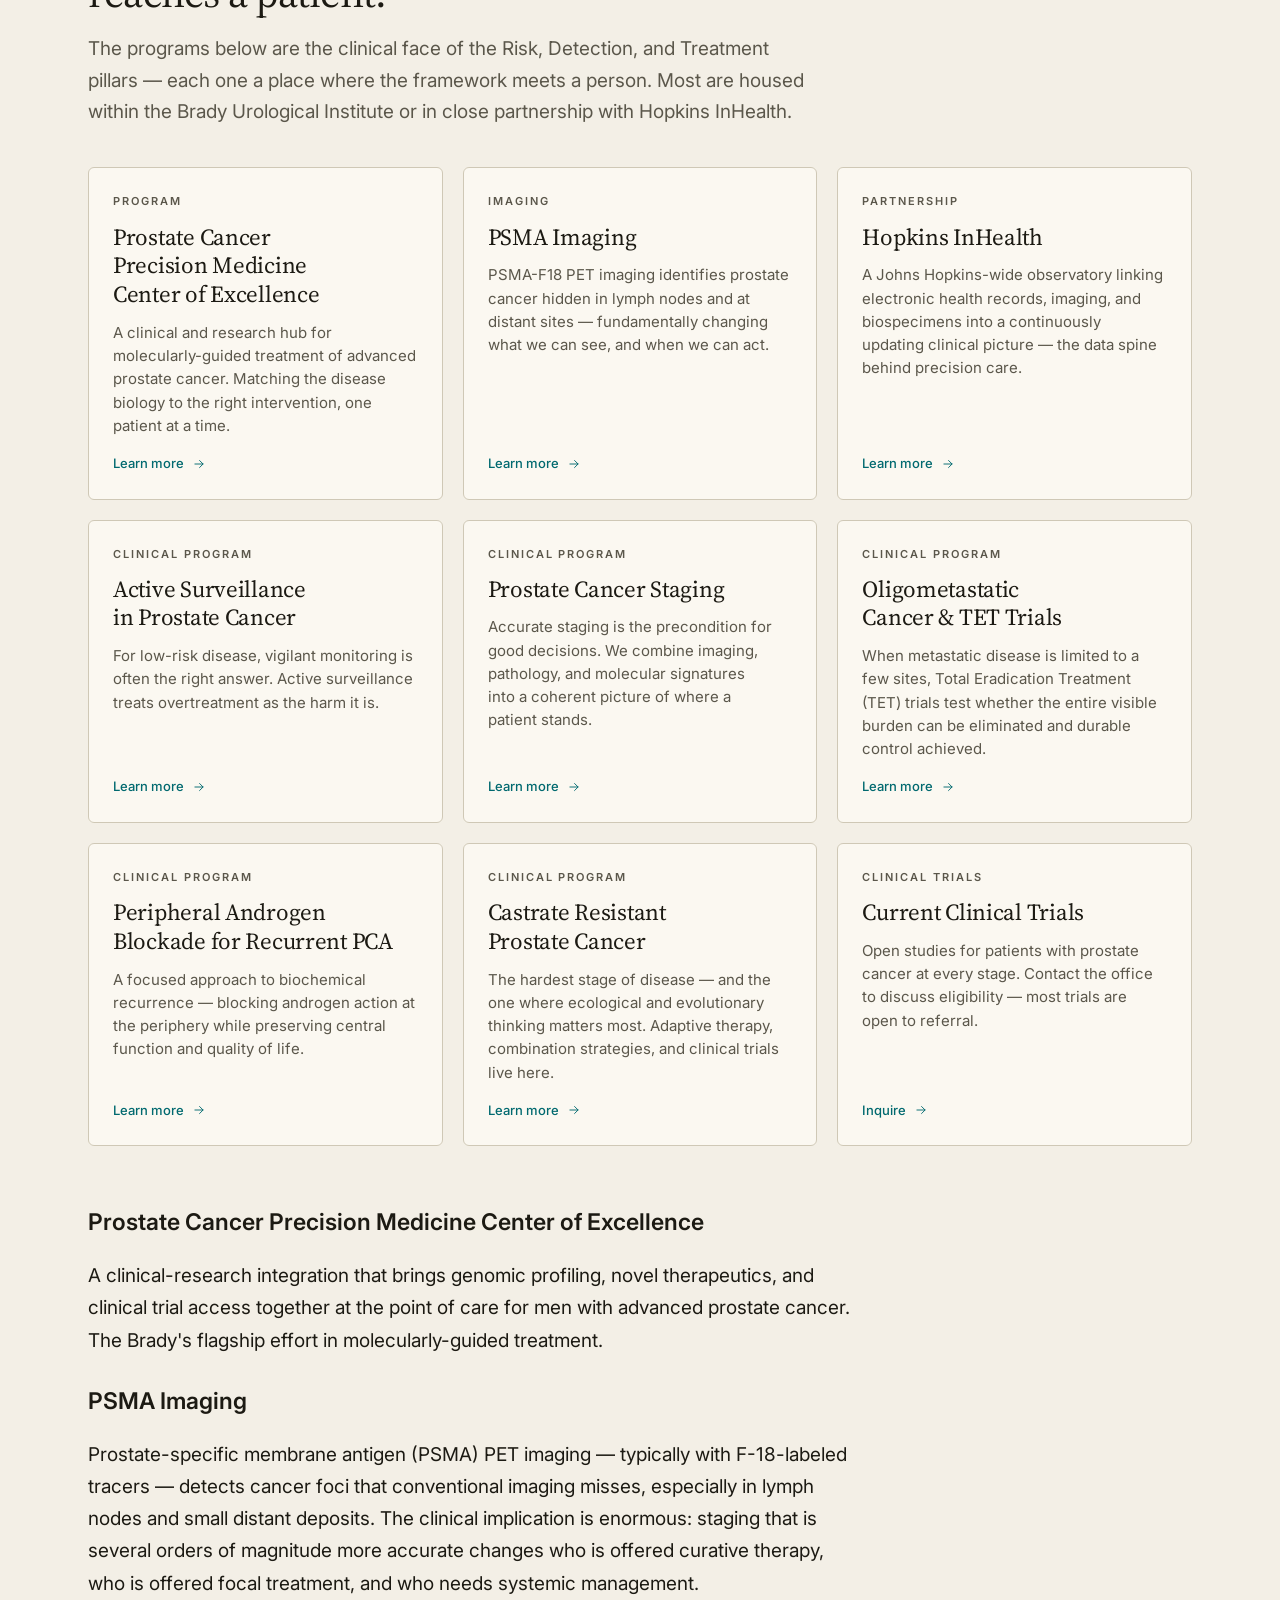
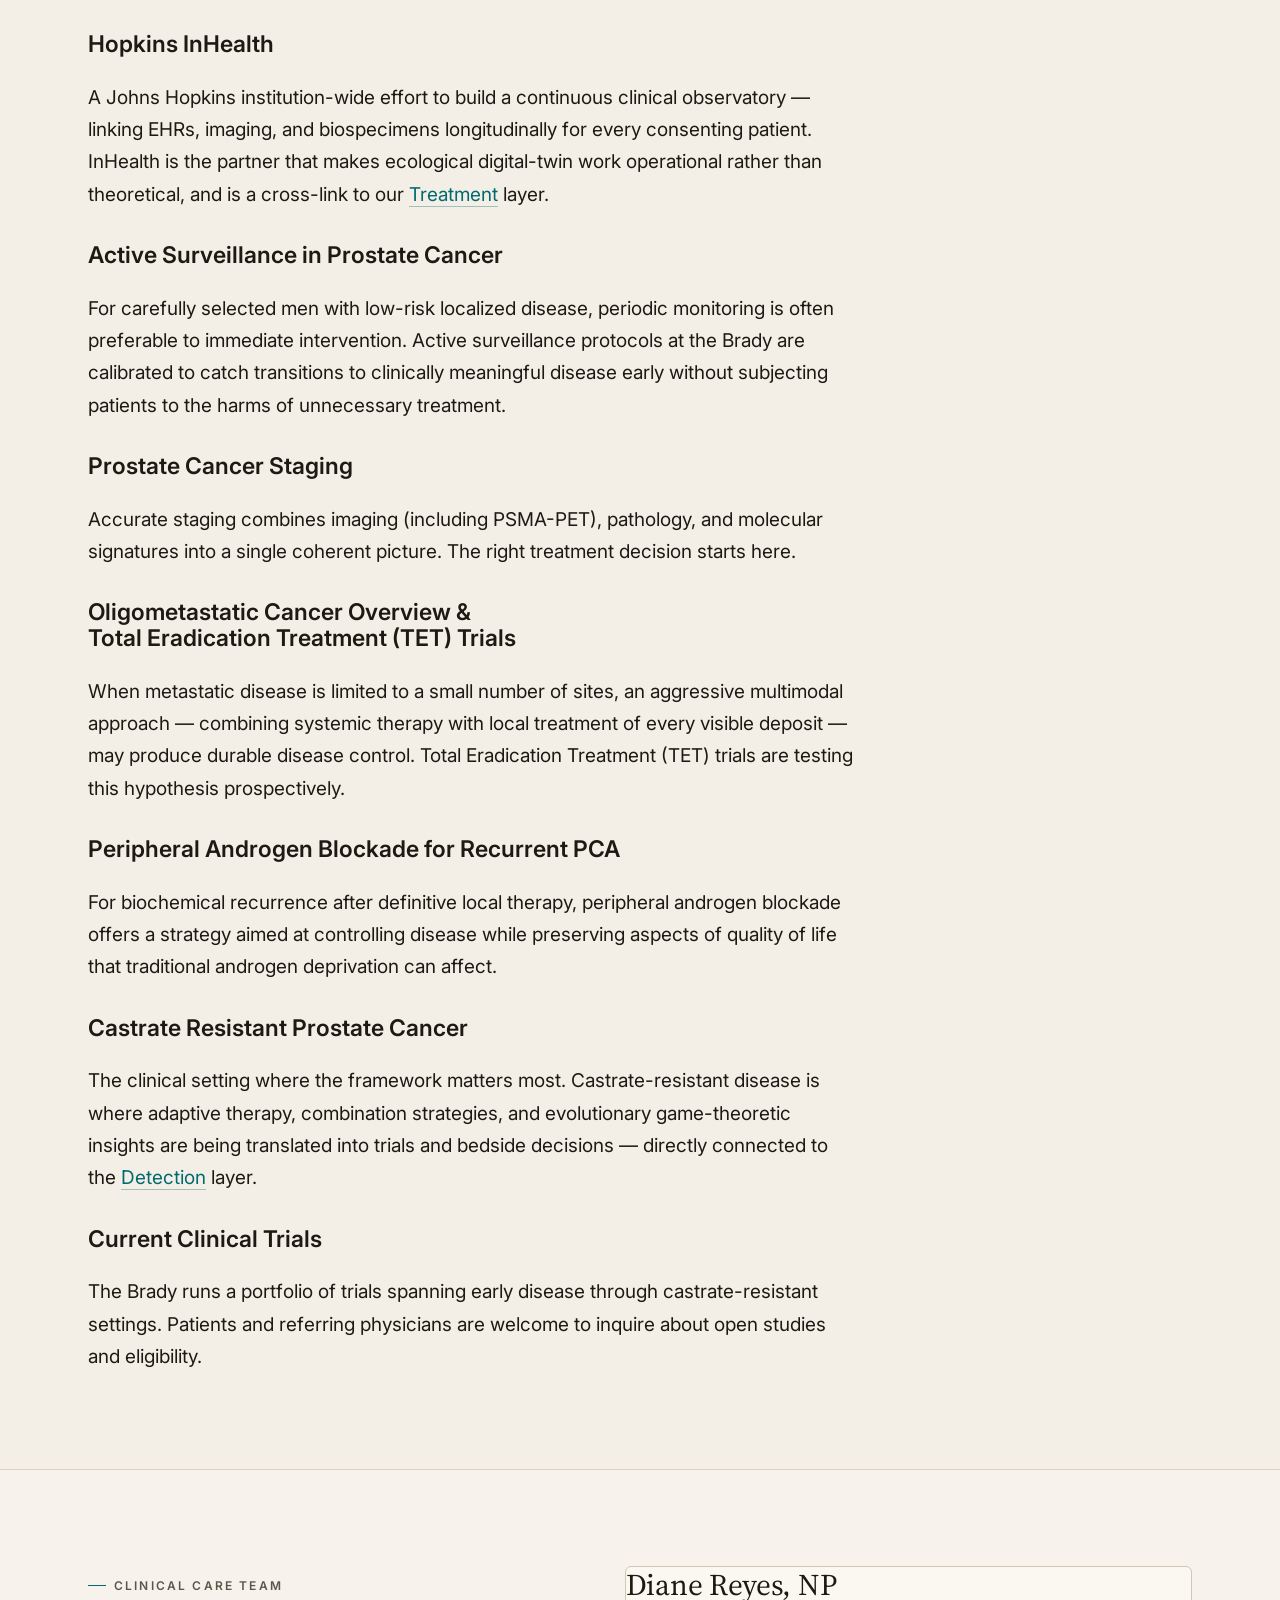
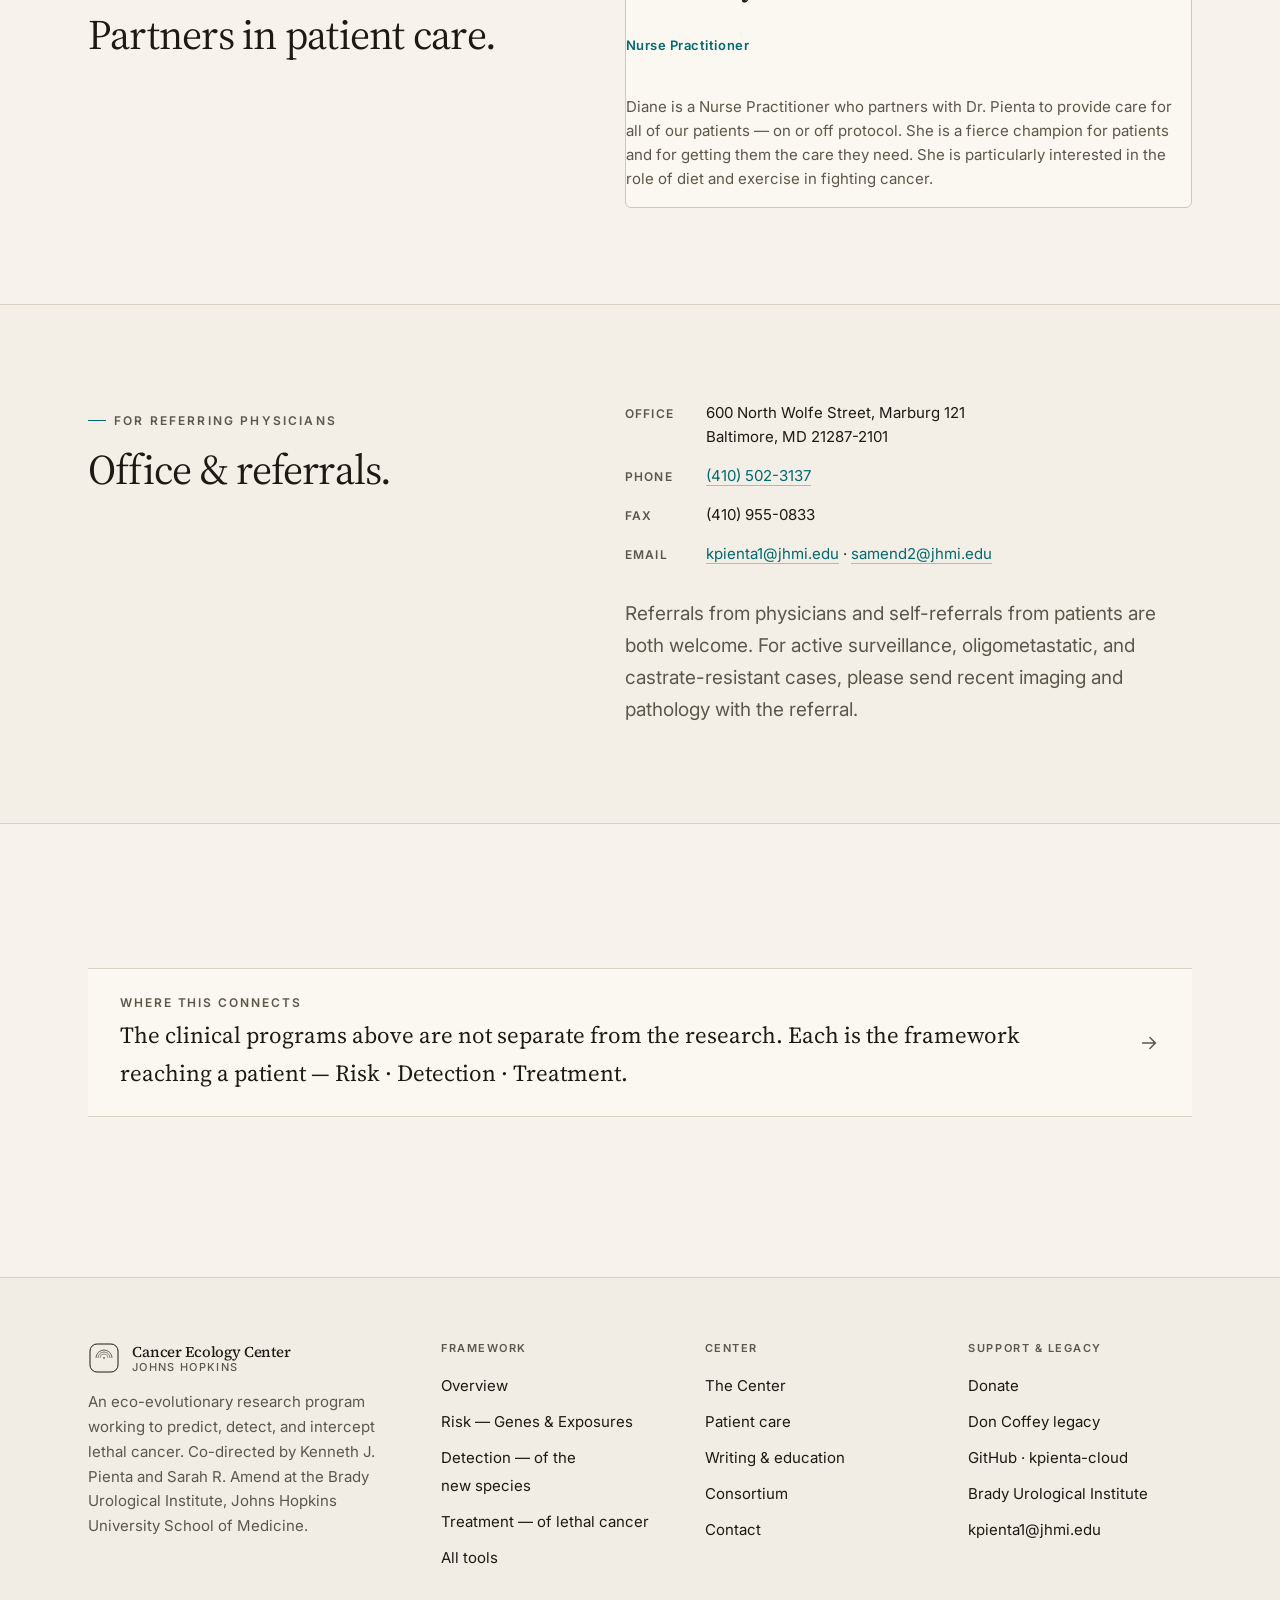
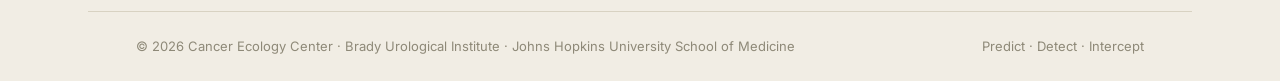
==== commit 0a611bd6: "v3.3 — Reframe architecture as Risk / Detection / Treatment The eco-evolutionary framework is reposi" ====
--- a/care.html
+++ b/care.html
@@ -29,9 +29,9 @@
       </a>
       <nav class="site-nav" aria-label="Primary">
         <a href="overview.html">Overview</a>
-        <a href="origin.html">Origin</a>
-        <a href="behavior.html">Behavior</a>
-        <a href="forecast.html">Forecast</a>
+        <a href="risk.html">Risk</a>
+        <a href="detection.html">Detection</a>
+        <a href="treatment.html">Treatment</a>
         <a href="care.html" aria-current="page">Care</a>
         <a href="writing.html">Writing</a>
         <a href="program.html">Program</a>
@@ -84,7 +84,7 @@
             <p class="section-eyebrow">Clinical programs</p>
             <h2 class="section-title">How the framework reaches a patient.</h2>
           </div>
-          <p class="section-lede">The programs below are the clinical face of the Origin, Behavior, and Forecast layers — each one a place where the framework meets a person. Most are housed within the Brady Urological Institute or in close partnership with Hopkins InHealth.</p>
+          <p class="section-lede">The programs below are the clinical face of the Risk, Detection, and Treatment pillars — each one a place where the framework meets a person. Most are housed within the Brady Urological Institute or in close partnership with Hopkins InHealth.</p>
         </div>
 
         <div class="feature-grid feature-grid--3 reveal">
@@ -171,7 +171,7 @@
           <p>Prostate-specific membrane antigen (PSMA) PET imaging — typically with F-18-labeled tracers — detects cancer foci that conventional imaging misses, especially in lymph nodes and small distant deposits. The clinical implication is enormous: staging that is several orders of magnitude more accurate changes who is offered curative therapy, who is offered focal treatment, and who needs systemic management.</p>
 
           <h3 id="inhealth">Hopkins InHealth</h3>
-          <p>A Johns Hopkins institution-wide effort to build a continuous clinical observatory — linking EHRs, imaging, and biospecimens longitudinally for every consenting patient. InHealth is the partner that makes ecological digital-twin work operational rather than theoretical, and is a cross-link to our <a href="forecast.html">Forecast</a> layer.</p>
+          <p>A Johns Hopkins institution-wide effort to build a continuous clinical observatory — linking EHRs, imaging, and biospecimens longitudinally for every consenting patient. InHealth is the partner that makes ecological digital-twin work operational rather than theoretical, and is a cross-link to our <a href="treatment.html">Treatment</a> layer.</p>
 
           <h3 id="active-surveillance">Active Surveillance in Prostate Cancer</h3>
           <p>For carefully selected men with low-risk localized disease, periodic monitoring is often preferable to immediate intervention. Active surveillance protocols at the Brady are calibrated to catch transitions to clinically meaningful disease early without subjecting patients to the harms of unnecessary treatment.</p>
@@ -186,7 +186,7 @@
           <p>For biochemical recurrence after definitive local therapy, peripheral androgen blockade offers a strategy aimed at controlling disease while preserving aspects of quality of life that traditional androgen deprivation can affect.</p>
 
           <h3 id="castrate-resistant">Castrate Resistant Prostate Cancer</h3>
-          <p>The clinical setting where the framework matters most. Castrate-resistant disease is where adaptive therapy, combination strategies, and evolutionary game-theoretic insights are being translated into trials and bedside decisions — directly connected to the <a href="behavior.html">Behavior</a> layer.</p>
+          <p>The clinical setting where the framework matters most. Castrate-resistant disease is where adaptive therapy, combination strategies, and evolutionary game-theoretic insights are being translated into trials and bedside decisions — directly connected to the <a href="detection.html">Detection</a> layer.</p>
 
           <h3 id="trials">Current Clinical Trials</h3>
           <p>The Brady runs a portfolio of trials spanning early disease through castrate-resistant settings. Patients and referring physicians are welcome to inquire about open studies and eligibility.</p>
@@ -246,10 +246,10 @@
     <!-- Where this connects -->
     <section>
       <div class="container">
-        <a class="cross-link" href="origin.html">
+        <a class="cross-link" href="risk.html">
           <div>
             <p class="cross-link__label">Where this connects</p>
-            <span class="cross-link__title">The clinical programs above are not separate from the research. Each is the framework reaching a patient — Origin · Behavior · Forecast.</span>
+            <span class="cross-link__title">The clinical programs above are not separate from the research. Each is the framework reaching a patient — Risk · Detection · Treatment.</span>
           </div>
           <svg viewBox="0 0 24 24" fill="none" stroke="currentColor" stroke-width="1.6" stroke-linecap="round"><path d="M5 12h14M13 6l6 6-6 6"/></svg>
         </a>
@@ -272,16 +272,16 @@
             </svg>
             <span><span class="site-brand__title">Cancer Ecology Center</span><span class="site-brand__sub">Johns Hopkins</span></span>
           </a>
-          <p>An eco-evolutionary research program reading cancer across exposure, ecosystem, and forecast. Co-directed by Kenneth J. Pienta and Sarah R. Amend at the Brady Urological Institute, Johns Hopkins University School of Medicine.</p>
+          <p>An eco-evolutionary research program working to predict, detect, and intercept lethal cancer. Co-directed by Kenneth J. Pienta and Sarah R. Amend at the Brady Urological Institute, Johns Hopkins University School of Medicine.</p>
         </div>
 
         <div>
           <h4>Framework</h4>
           <ul>
             <li><a href="overview.html">Overview</a></li>
-            <li><a href="origin.html">Origin — Exposure</a></li>
-            <li><a href="behavior.html">Behavior — Ecosystem</a></li>
-            <li><a href="forecast.html">Forecast — Assimilation</a></li>
+            <li><a href="risk.html">Risk &mdash; Genes &amp; Exposures</a></li>
+            <li><a href="detection.html">Detection &mdash; of the new species</a></li>
+            <li><a href="treatment.html">Treatment &mdash; of lethal cancer</a></li>
             <li><a href="tools.html">All tools</a></li>
           </ul>
         </div>
@@ -311,7 +311,7 @@
 
       <div class="site-footer__legal container">
         <span>© 2026 Cancer Ecology Center · Brady Urological Institute · Johns Hopkins University School of Medicine</span>
-        <span>Steering, not eradication</span>
+        <span>Predict · Detect · Intercept</span>
       </div>
     </div>
   </footer>
--- a/assets/css/tokens.css
+++ b/assets/css/tokens.css
@@ -27,12 +27,12 @@
   --color-primary-highlight: #cfe0dc;
 
   /* Layer hues (muted earth tones) */
-  --color-origin: #a04a26;        /* terra / rust */
-  --color-origin-soft: #ead7c8;
-  --color-behavior: #6c7a3e;      /* sage / olive */
-  --color-behavior-soft: #dee0c2;
-  --color-forecast: #46556a;      /* slate */
-  --color-forecast-soft: #d3d8df;
+  --color-risk: #a04a26;        /* terra / rust */
+  --color-risk-soft: #ead7c8;
+  --color-detection: #6c7a3e;      /* sage / olive */
+  --color-detection-soft: #dee0c2;
+  --color-treatment: #46556a;      /* slate */
+  --color-treatment-soft: #d3d8df;
 
   /* Radii */
   --radius-sm: 0.25rem;
@@ -108,12 +108,12 @@
   --color-primary-active: #b1dee2;
   --color-primary-highlight: #213a3c;
 
-  --color-origin: #d28a64;
-  --color-origin-soft: #3b2c22;
-  --color-behavior: #b3bd76;
-  --color-behavior-soft: #2f3324;
-  --color-forecast: #a5b4cb;
-  --color-forecast-soft: #262d39;
+  --color-risk: #d28a64;
+  --color-risk-soft: #3b2c22;
+  --color-detection: #b3bd76;
+  --color-detection-soft: #2f3324;
+  --color-treatment: #a5b4cb;
+  --color-treatment-soft: #262d39;
 
   --shadow-sm: 0 1px 2px rgba(0,0,0,0.4);
   --shadow-md: 0 6px 18px rgba(0,0,0,0.5);
@@ -138,11 +138,11 @@
     --color-primary-hover: #95d0d5;
     --color-primary-active: #b1dee2;
     --color-primary-highlight: #213a3c;
-    --color-origin: #d28a64;
-    --color-origin-soft: #3b2c22;
-    --color-behavior: #b3bd76;
-    --color-behavior-soft: #2f3324;
-    --color-forecast: #a5b4cb;
-    --color-forecast-soft: #262d39;
+    --color-risk: #d28a64;
+    --color-risk-soft: #3b2c22;
+    --color-detection: #b3bd76;
+    --color-detection-soft: #2f3324;
+    --color-treatment: #a5b4cb;
+    --color-treatment-soft: #262d39;
   }
 }
--- a/assets/css/base.css
+++ b/assets/css/base.css
@@ -23,7 +23,7 @@
   background-color: var(--color-bg);
   background-image:
     radial-gradient(circle at 100% 0%, color-mix(in oklab, var(--color-primary) 4%, transparent), transparent 45%),
-    radial-gradient(circle at 0% 100%, color-mix(in oklab, var(--color-origin) 4%, transparent), transparent 45%);
+    radial-gradient(circle at 0% 100%, color-mix(in oklab, var(--color-risk) 4%, transparent), transparent 45%);
   background-attachment: fixed;
 }
 
--- a/assets/css/site.css
+++ b/assets/css/site.css
@@ -212,12 +212,12 @@
 }
 
 /* Layer color signaling */
-.layer-origin .page-hero__eyebrow::before { background: var(--color-origin); }
-.layer-behavior .page-hero__eyebrow::before { background: var(--color-behavior); }
-.layer-forecast .page-hero__eyebrow::before { background: var(--color-forecast); }
-.layer-origin .page-hero__eyebrow { color: var(--color-origin); }
-.layer-behavior .page-hero__eyebrow { color: var(--color-behavior); }
-.layer-forecast .page-hero__eyebrow { color: var(--color-forecast); }
+.layer-risk .page-hero__eyebrow::before { background: var(--color-risk); }
+.layer-detection .page-hero__eyebrow::before { background: var(--color-detection); }
+.layer-treatment .page-hero__eyebrow::before { background: var(--color-treatment); }
+.layer-risk .page-hero__eyebrow { color: var(--color-risk); }
+.layer-detection .page-hero__eyebrow { color: var(--color-detection); }
+.layer-treatment .page-hero__eyebrow { color: var(--color-treatment); }
 
 .page-hero__visual {
   position: absolute;
@@ -331,13 +331,13 @@
 .tag--dev::before {
   content: '';
   width: 6px; height: 6px;
-  background: var(--color-warning, var(--color-origin));
+  background: var(--color-warning, var(--color-risk));
   border-radius: 50%;
   display: inline-block;
 }
-.tag--origin { color: var(--color-origin); border-color: color-mix(in oklab, var(--color-origin) 30%, var(--color-border)); }
-.tag--behavior { color: var(--color-behavior); border-color: color-mix(in oklab, var(--color-behavior) 30%, var(--color-border)); }
-.tag--forecast { color: var(--color-forecast); border-color: color-mix(in oklab, var(--color-forecast) 30%, var(--color-border)); }
+.tag--risk { color: var(--color-risk); border-color: color-mix(in oklab, var(--color-risk) 30%, var(--color-border)); }
+.tag--detection { color: var(--color-detection); border-color: color-mix(in oklab, var(--color-detection) 30%, var(--color-border)); }
+.tag--treatment { color: var(--color-treatment); border-color: color-mix(in oklab, var(--color-treatment) 30%, var(--color-border)); }
 
 /* === Scroll-reveal === */
 .reveal { opacity: 0; transform: translateY(14px); transition: opacity 700ms cubic-bezier(.16,1,.3,1), transform 700ms cubic-bezier(.16,1,.3,1); }
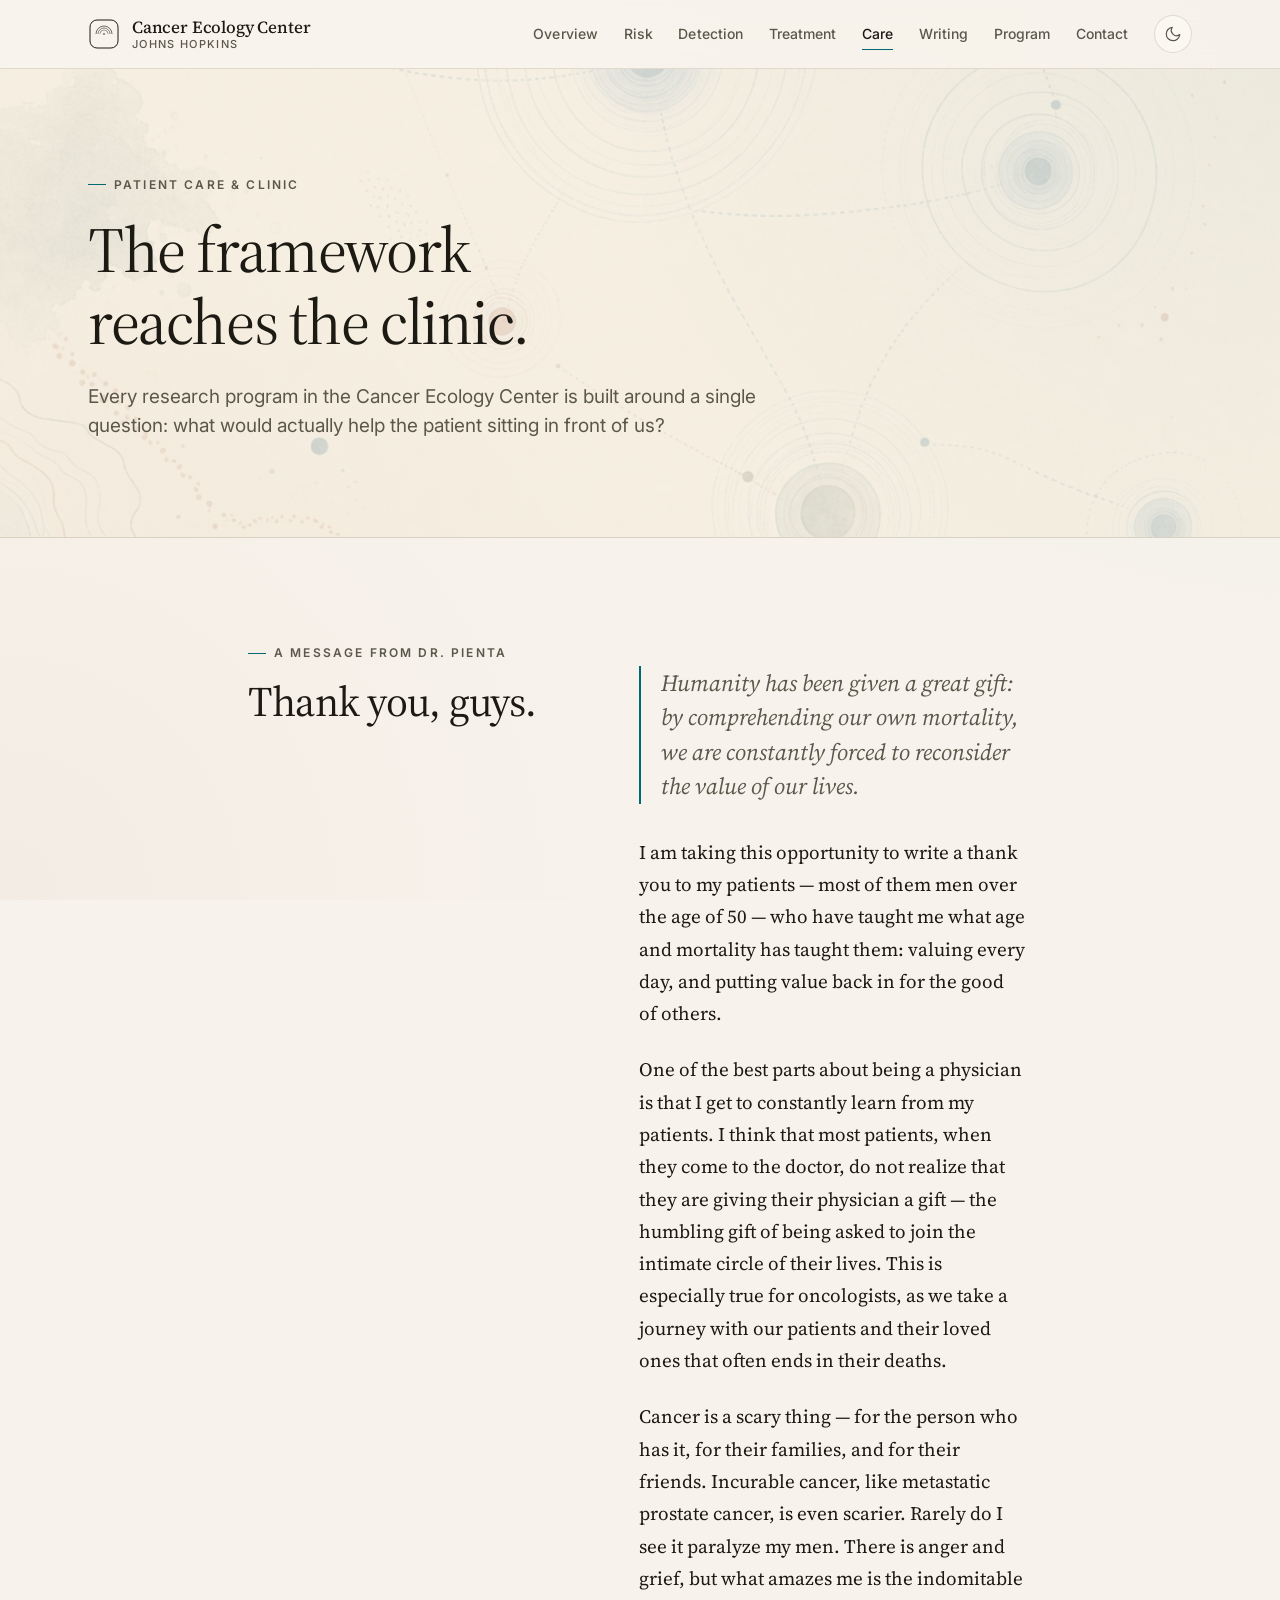
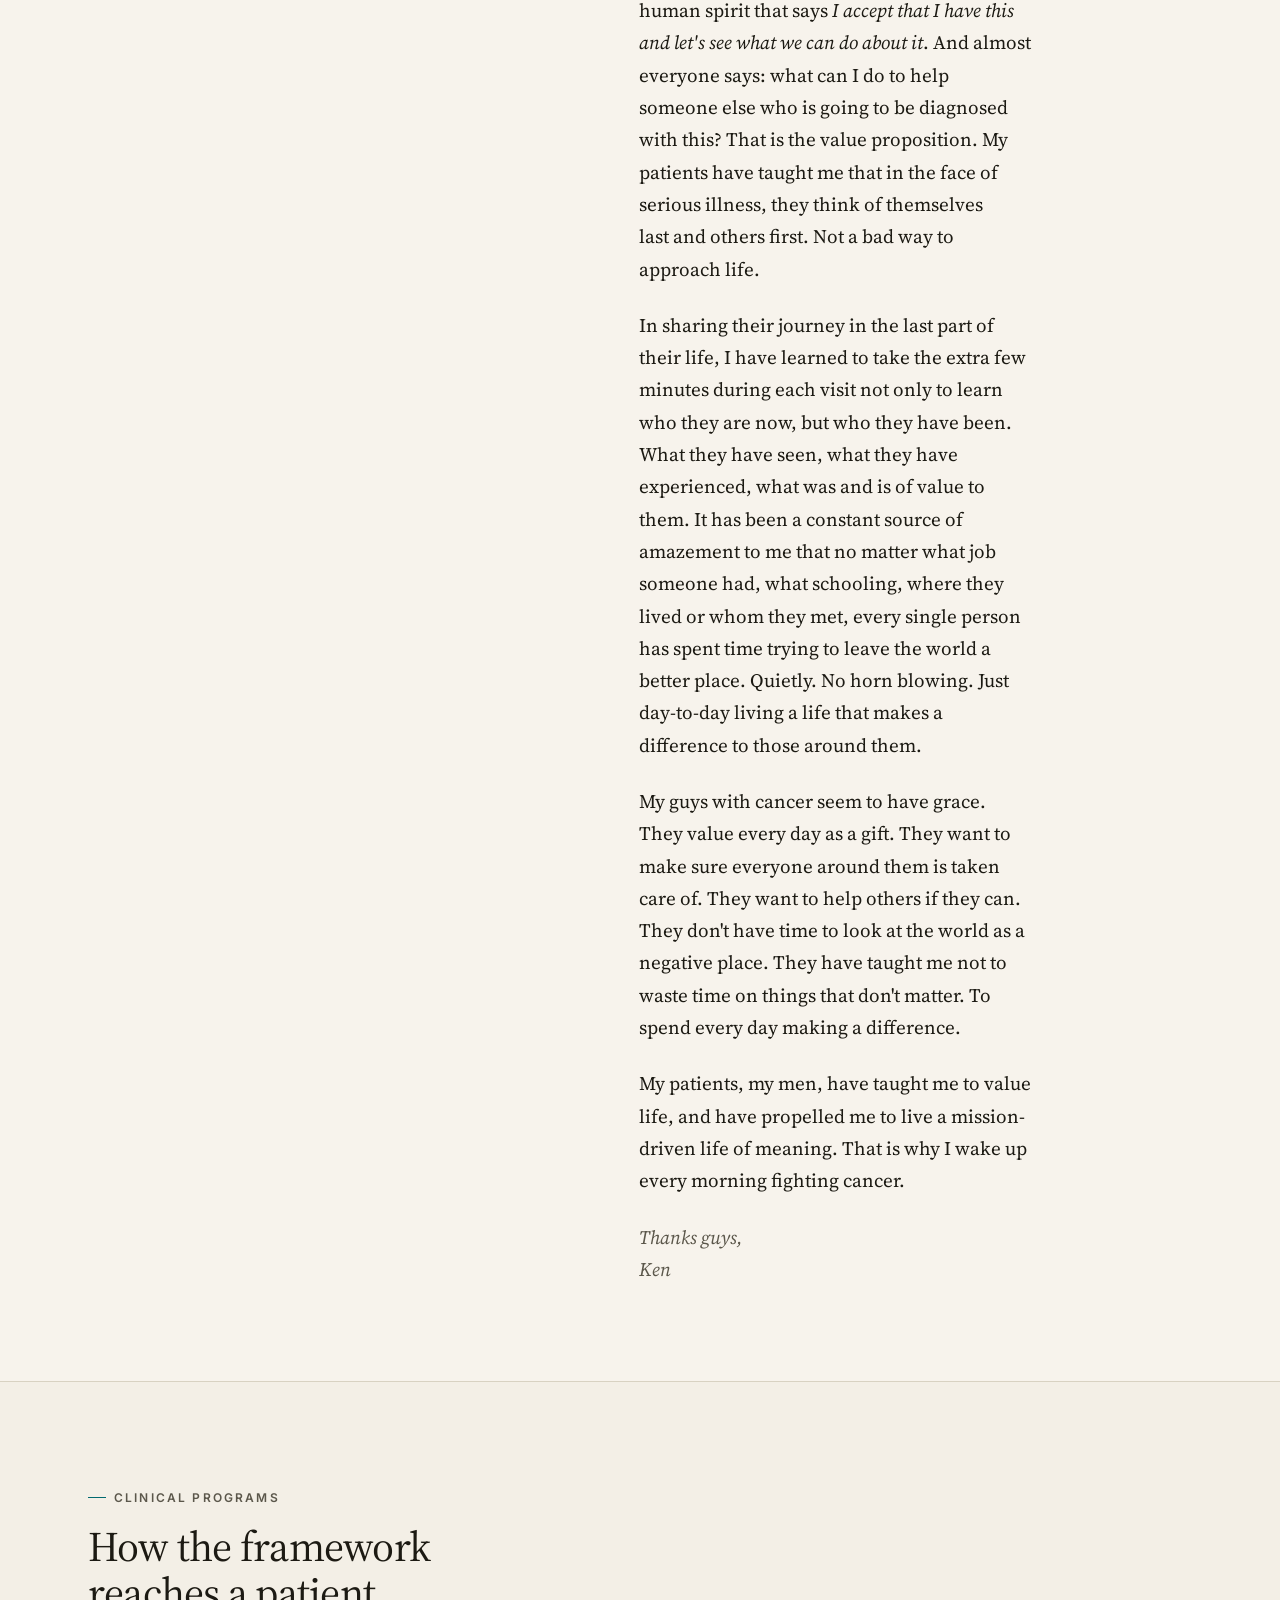
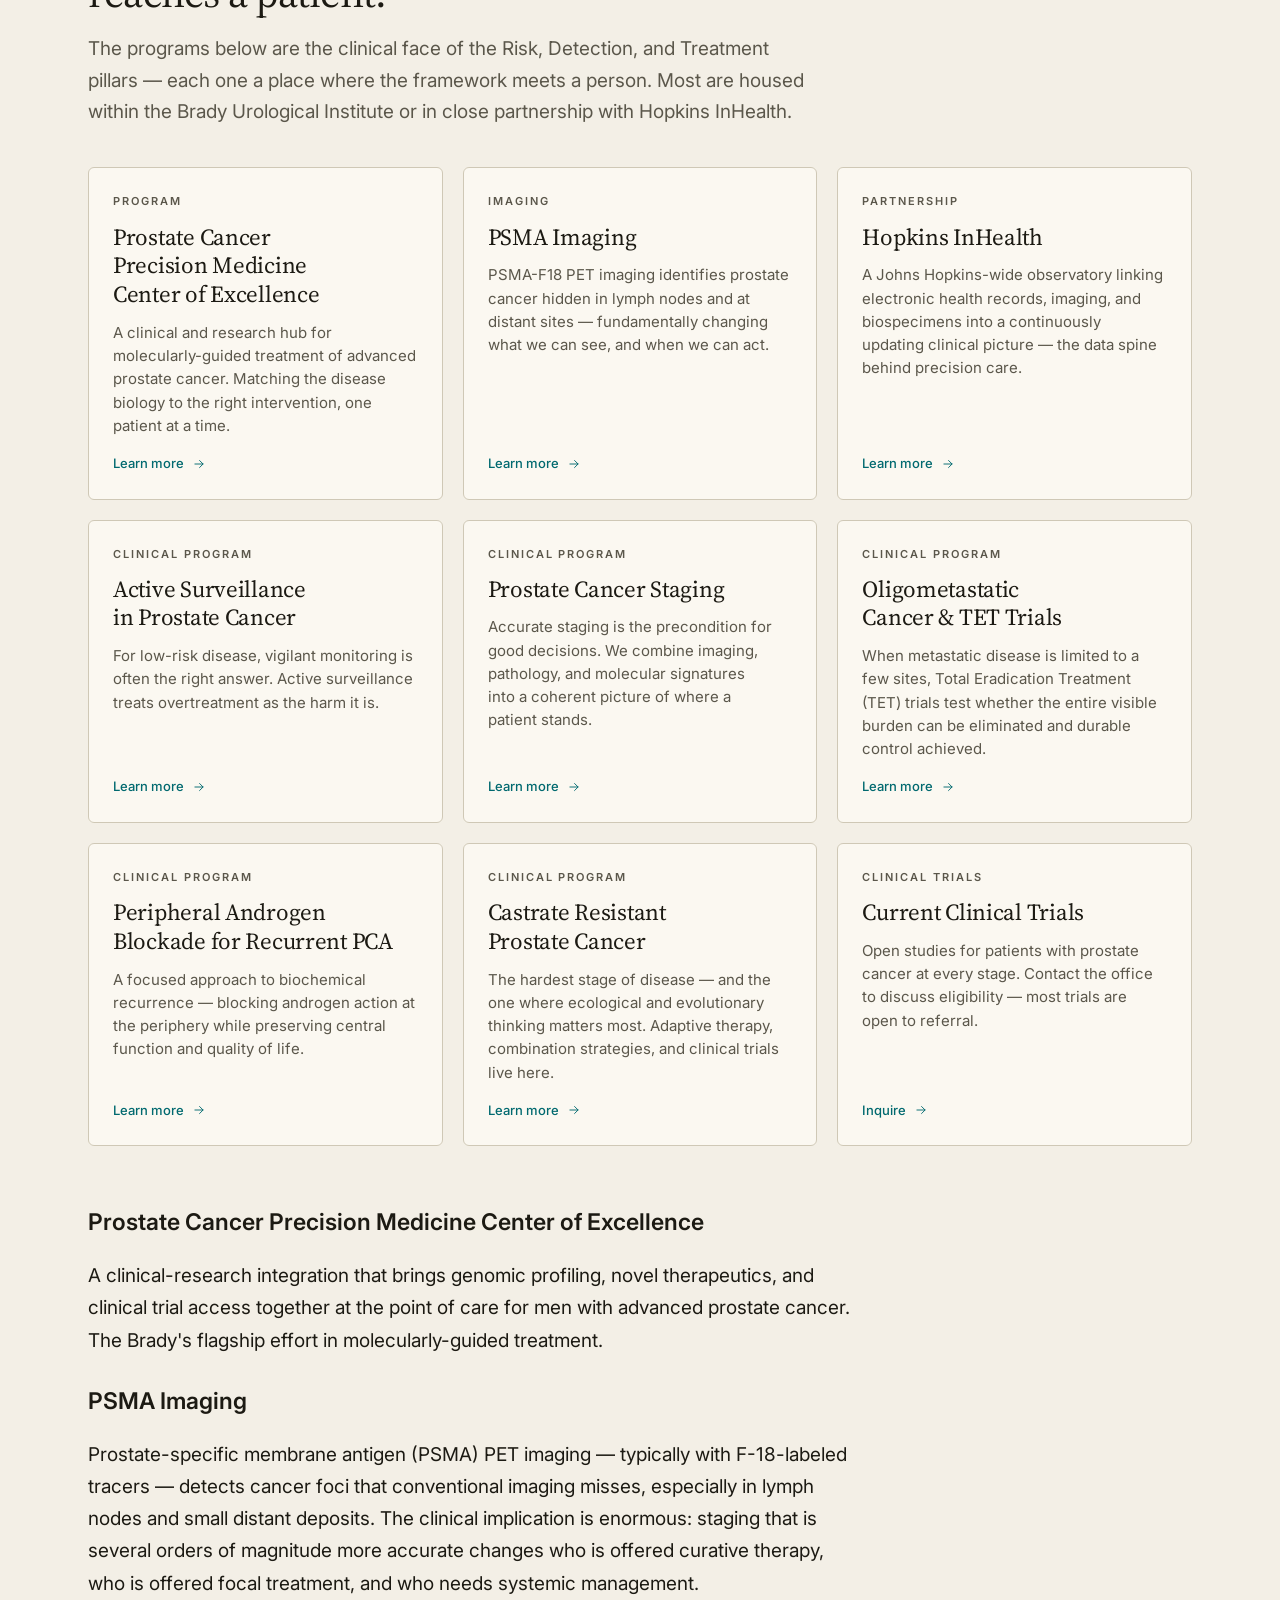
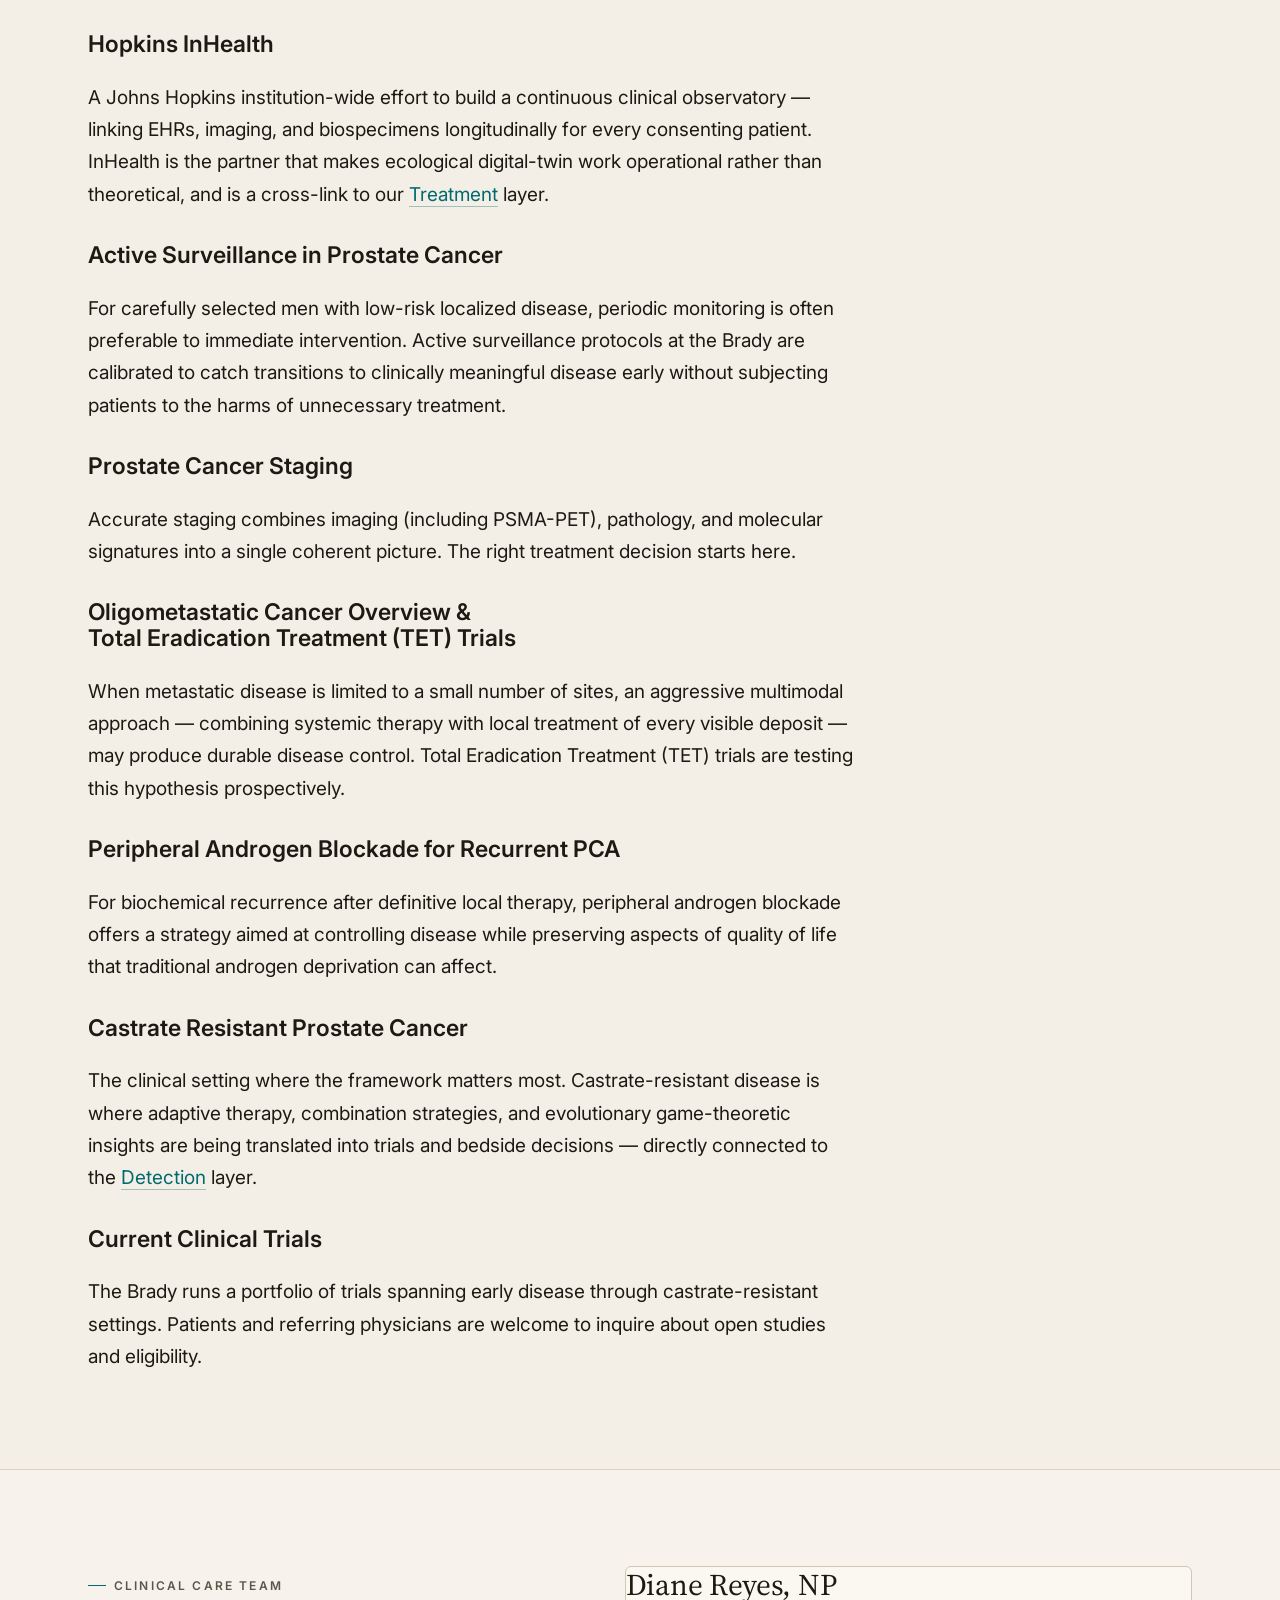
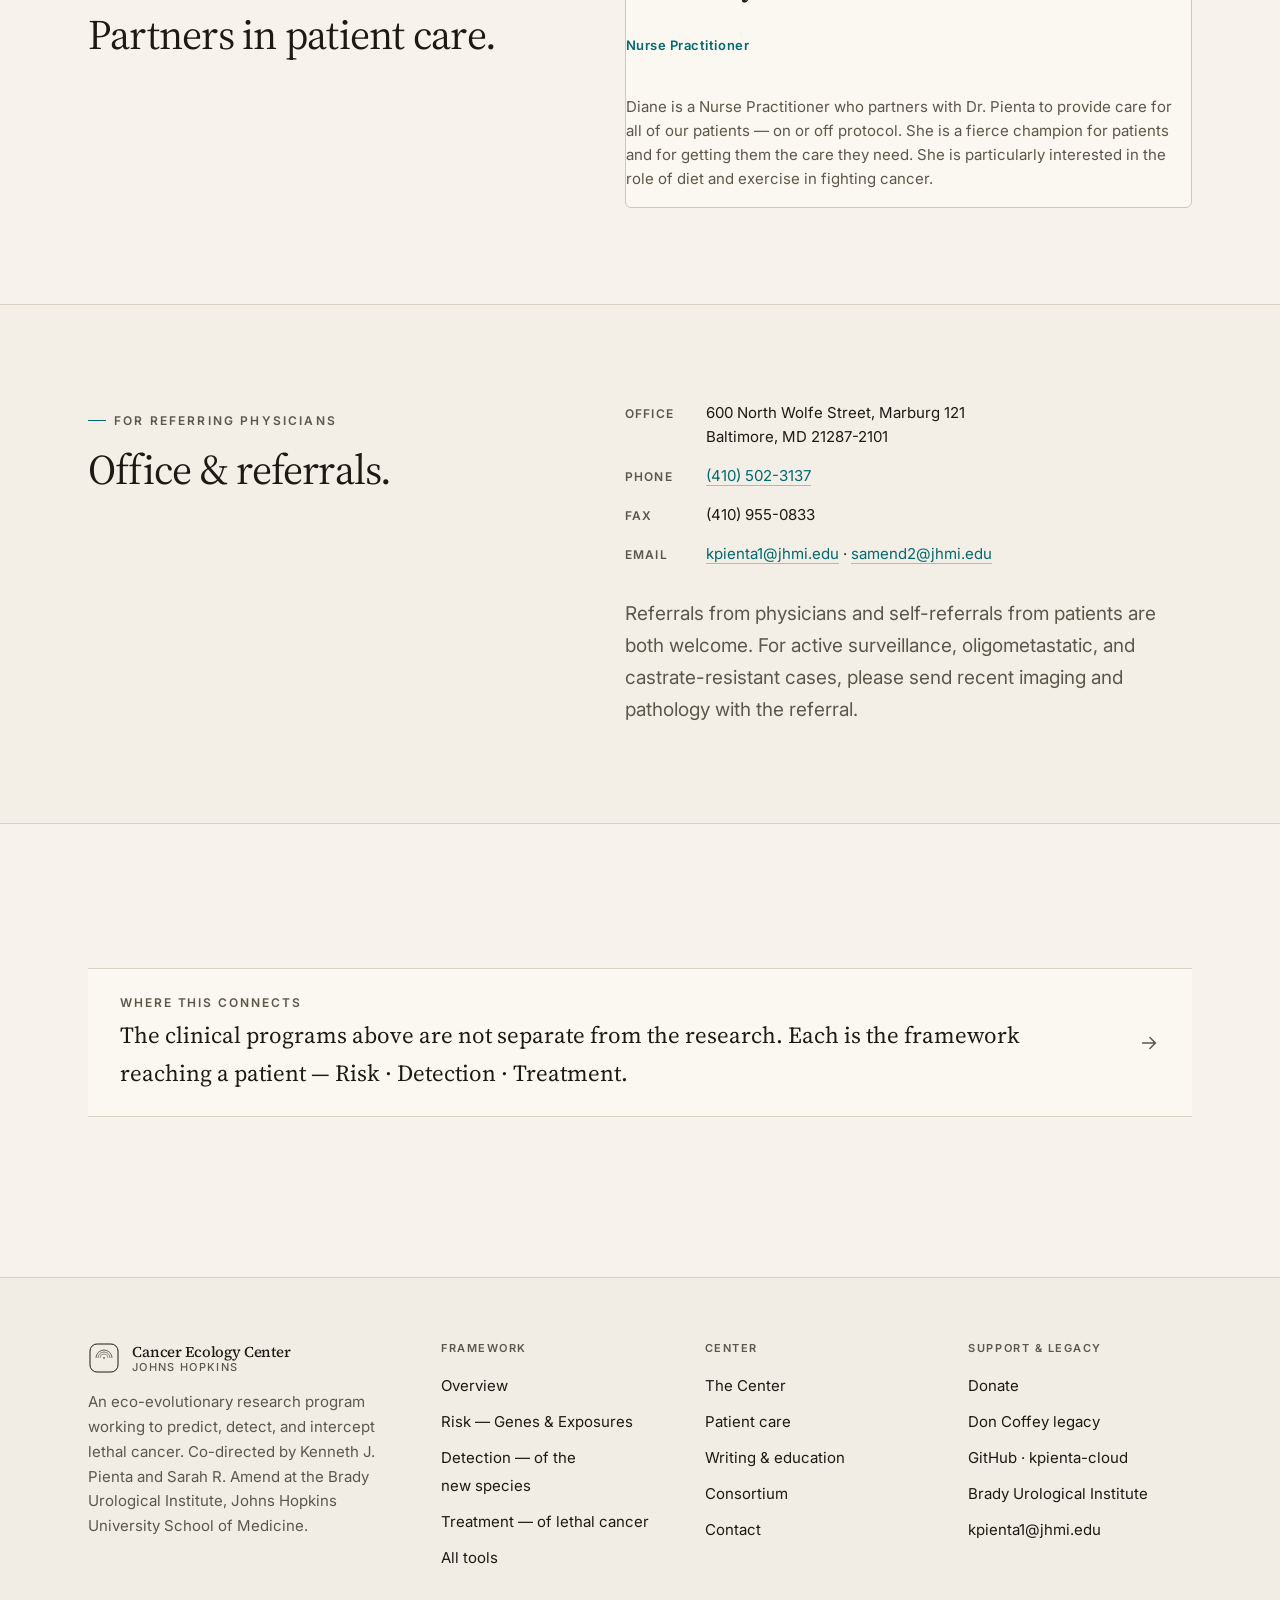
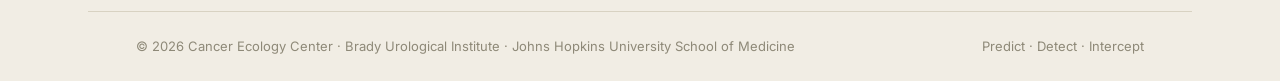
==== commit 7d5a32ad: "v3.4 — fix stale page titles, wire live Substack feed, optimize images - detection.html / treatment." ====
--- a/care.html
+++ b/care.html
@@ -45,7 +45,7 @@
   <main>
     <section class="page-hero">
       <div class="page-hero__visual" aria-hidden="true">
-        <img src="assets/images/hero_care.png" alt="" style="width:100%; height:100%; object-fit:cover; object-position:center right; opacity:0.45;" />
+        <img src="assets/images/hero_care.webp" alt="" style="width:100%; height:100%; object-fit:cover; object-position:center right; opacity:0.45;" />
       </div>
       <div class="container">
         <p class="page-hero__eyebrow">Patient care &amp; clinic</p>
